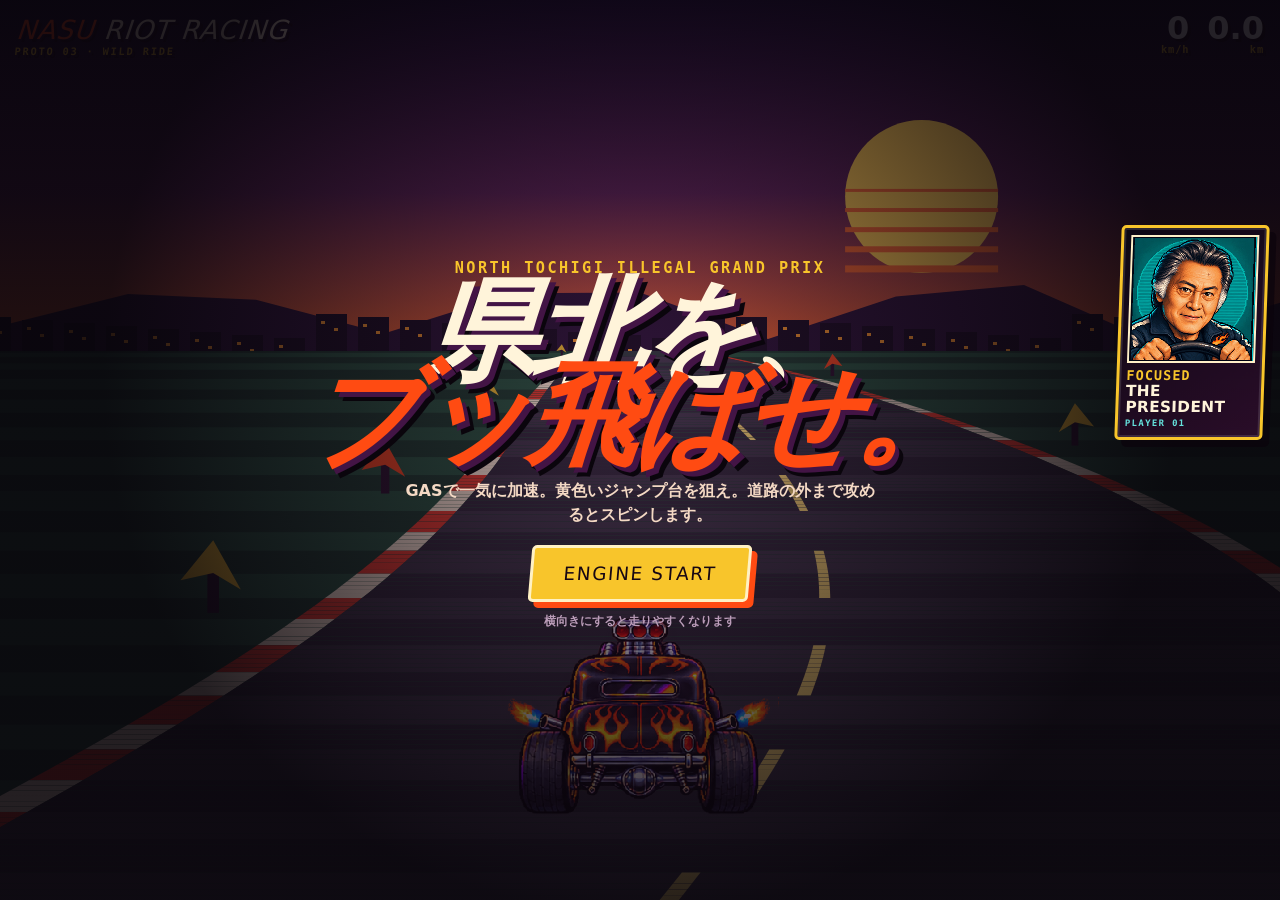
==== index.html @ d81605a7 "Add files via upload" ====
<!doctype html>
<html lang="ja">
<head>
  <meta charset="utf-8" />
  <meta name="viewport" content="width=device-width,initial-scale=1,maximum-scale=1,user-scalable=no,viewport-fit=cover" />
  <meta name="theme-color" content="#110816" />
  <meta name="apple-mobile-web-app-capable" content="yes" />
  <meta name="apple-mobile-web-app-status-bar-style" content="black-translucent" />
  <meta name="apple-mobile-web-app-title" content="NASU RIOT" />
  <meta name="description" content="栃木県北をホットロッドで爆走するスマホ向け疑似3Dレース試作" />
  <title>NASU RIOT RACING — Prototype</title>
  <link rel="manifest" href="./manifest.webmanifest" />
  <link rel="apple-touch-icon" href="./assets/icons/icon-192.png" />
  <link rel="stylesheet" href="./style.css" />
</head>
<body>
  <main id="game-shell">
    <canvas id="game" aria-label="NASU RIOT RACING ゲーム画面"></canvas>

    <header class="hud" aria-live="polite">
      <div class="brand"><span>NASU</span> RIOT RACING <small>PROTO 03 · WILD RIDE</small></div>
      <div class="meters">
        <div><strong id="speed">0</strong><span>km/h</span></div>
        <div><strong id="distance">0.0</strong><span>km</span></div>
      </div>
    </header>

    <aside id="driver-card" class="driver-card mood-neutral" aria-live="polite">
      <div class="portrait-frame">
        <img id="driver-face" src="./assets/driver/president-neutral-v2.png" alt="ドライバーの表情" />
        <span class="portrait-flash" aria-hidden="true"></span>
      </div>
      <p id="driver-mood">FOCUSED</p>
      <strong>THE PRESIDENT</strong>
      <small>PLAYER 01</small>
    </aside>

    <section id="start" class="start-panel">
      <p class="eyebrow">NORTH TOCHIGI ILLEGAL GRAND PRIX</p>
      <h1>県北を、<br><em>ブッ飛ばせ。</em></h1>
      <p class="brief">GASで一気に加速。黄色いジャンプ台を狙え。道路の外まで攻めるとスピンします。</p>
      <button id="start-button" type="button">ENGINE START</button>
      <p class="rotate-note">横向きにすると走りやすくなります</p>
    </section>

    <section class="controls" aria-label="運転操作">
      <div class="steering">
        <button id="left" class="control steer" type="button" aria-label="左へ曲がる">◀</button>
        <button id="right" class="control steer" type="button" aria-label="右へ曲がる">▶</button>
      </div>
      <div class="pedals">
        <button id="brake" class="control brake" type="button">BRAKE</button>
        <button id="gas" class="control gas" type="button">GAS</button>
      </div>
    </section>

    <div id="toast" class="toast">ROAD SIDE! SPEED DOWN</div>
  </main>
  <script src="./game.js"></script>
</body>
</html>
---- style.css ----
:root {
  color-scheme: dark;
  font-family: Impact, Haettenschweiler, "Arial Narrow Bold", system-ui, sans-serif;
  background: #110816;
  touch-action: none;
}

* { box-sizing: border-box; }
html, body { width: 100%; height: 100%; margin: 0; overflow: hidden; background: #110816; }
body { overscroll-behavior: none; user-select: none; -webkit-user-select: none; }
button { font: inherit; }

#game-shell { position: fixed; inset: 0; overflow: hidden; background: #09050c; }
#game { display: block; width: 100%; height: 100%; image-rendering: pixelated; }

.hud {
  position: absolute; inset: 0 0 auto; display: flex; justify-content: space-between; align-items: flex-start;
  padding: max(14px, env(safe-area-inset-top)) max(16px, env(safe-area-inset-right)) 0 max(16px, env(safe-area-inset-left));
  pointer-events: none; filter: drop-shadow(3px 3px 0 #170713);
}
.brand { color: #fff4da; font-style: italic; letter-spacing: .04em; font-size: clamp(1rem, 3.2vw, 1.65rem); transform: skew(-5deg); }
.brand span { color: #ff4b12; }
.brand small { display: block; color: #f8c52b; font: 700 .64rem/1.2 ui-monospace, monospace; letter-spacing: .18em; }
.meters { display: flex; gap: 18px; text-align: right; }
.meters div { display: grid; }
.meters strong { color: #fff; font-size: clamp(1.2rem, 5vw, 2rem); line-height: .9; }
.meters span { color: #f8c52b; font: 800 .65rem/1.3 ui-monospace, monospace; letter-spacing: .08em; }

.driver-card {
  position: absolute; z-index: 4; right: max(14px, env(safe-area-inset-right)); top: 25%;
  width: clamp(92px, 14vw, 148px); padding: 7px 7px 9px; overflow: hidden;
  border: 3px solid #f8c52b; border-radius: 5px; color: #fff4da;
  background: linear-gradient(145deg, rgba(12,7,19,.96), rgba(45,13,43,.9));
  box-shadow: 7px 7px 0 rgba(10,3,12,.7), inset 0 0 0 2px rgba(255,255,255,.12);
  transform: skew(-2deg); transition: border-color .12s, filter .12s, transform .12s;
  pointer-events: auto; cursor: pointer;
}
.portrait-frame { position: relative; aspect-ratio: 1; overflow: hidden; border: 2px solid #fff0c8; background: #007f7e; }
.portrait-frame img { display: block; width: 100%; height: 100%; object-fit: cover; image-rendering: pixelated; }
.portrait-flash { position: absolute; inset: 0; background: #fff; opacity: 0; pointer-events: none; }
.driver-card p { margin: 6px 0 2px; color: #f8c52b; font: 900 clamp(.66rem, 1.6vw, .84rem)/1 ui-monospace, monospace; letter-spacing: .08em; }
.driver-card strong { display: block; font-size: clamp(.72rem, 1.75vw, .96rem); line-height: 1; letter-spacing: .02em; }
.driver-card small { display: block; margin-top: 4px; color: #65e2dc; font: 800 .56rem/1 ui-monospace, monospace; letter-spacing: .15em; }
.driver-card.mood-happy { border-color: #64f0a5; filter: saturate(1.18) brightness(1.07); transform: skew(-2deg) scale(1.04) rotate(-1deg); }
.driver-card.mood-happy p { color: #64f0a5; }
.driver-card.mood-angry { border-color: #ff4b12; filter: saturate(1.3) contrast(1.08); animation: portrait-hit .13s 3; }
.driver-card.mood-angry p { color: #ff6a2e; }
.driver-card.mood-angry .portrait-flash { animation: portrait-flash .22s 1; }
@keyframes portrait-hit { 0%,100% { transform: translateX(0) skew(-2deg); } 50% { transform: translateX(-5px) skew(-2deg); } }
@keyframes portrait-flash { 0% { opacity: .65; } 100% { opacity: 0; } }

.start-panel {
  position: absolute; inset: 0; display: flex; flex-direction: column; align-items: center; justify-content: center;
  padding: 28px; text-align: center; background: radial-gradient(circle at 50% 42%, rgba(71,20,76,.25), rgba(9,5,12,.89) 65%);
  transition: opacity .25s ease, visibility .25s ease;
}
.start-panel.hidden { opacity: 0; visibility: hidden; pointer-events: none; }
.eyebrow { margin: 0 0 10px; color: #f8c52b; font: 800 clamp(.68rem, 2.5vw, .95rem)/1.3 ui-monospace, monospace; letter-spacing: .16em; }
h1 { margin: 0; color: #fff4da; font-size: clamp(3.25rem, 13vw, 7rem); line-height: .75; letter-spacing: -.04em; font-style: italic; text-shadow: 5px 5px 0 #431445, 9px 9px 0 #0a050c; transform: skew(-5deg); }
h1 em { color: #ff4b12; font-style: inherit; }
.brief { max-width: 480px; margin: 22px 0 18px; color: #f4d9c4; font: 700 clamp(.82rem, 2.8vw, 1rem)/1.5 system-ui, sans-serif; }
#start-button { min-width: 220px; padding: 15px 28px; border: 3px solid #fff1c4; border-radius: 5px; color: #160613; background: #f8c52b; box-shadow: 6px 6px 0 #ff4b12; letter-spacing: .09em; font-size: 1.15rem; transform: skew(-5deg); }
#start-button:active { transform: translate(4px,4px) skew(-5deg); box-shadow: 2px 2px 0 #ff4b12; }
.rotate-note { color: #bb9db9; font: 700 .72rem/1.4 system-ui, sans-serif; }

.controls { position: absolute; inset: auto 0 0; display: flex; justify-content: space-between; align-items: flex-end; padding: 0 max(14px, env(safe-area-inset-right)) max(14px, env(safe-area-inset-bottom)) max(14px, env(safe-area-inset-left)); pointer-events: none; }
#game-shell:not(.running) .controls { opacity: 0; visibility: hidden; }
.steering, .pedals { display: flex; gap: 10px; align-items: flex-end; }
.control { pointer-events: auto; border: 2px solid rgba(255,255,255,.62); color: #fff; background: rgba(14,6,19,.68); backdrop-filter: blur(7px); -webkit-backdrop-filter: blur(7px); box-shadow: inset 0 0 0 2px rgba(0,0,0,.42), 0 5px 0 rgba(0,0,0,.45); }
.control.active, .control:active { transform: translateY(4px); box-shadow: inset 0 0 0 2px rgba(0,0,0,.42), 0 1px 0 rgba(0,0,0,.45); filter: brightness(1.35); }
.steer { width: clamp(60px, 16vw, 90px); height: clamp(60px, 16vw, 90px); border-radius: 50%; font-size: 1.6rem; }
.pedals .control { width: clamp(68px, 18vw, 98px); height: clamp(74px, 20vw, 108px); border-radius: 12px; font-size: clamp(.8rem, 3vw, 1rem); letter-spacing: .05em; }
.gas { background: rgba(208,49,10,.75); border-color: #ff9b43; }
.brake { height: clamp(58px, 15vw, 78px) !important; background: rgba(49,33,53,.75); }
.toast { position: absolute; left: 50%; top: 26%; transform: translate(-50%,-50%) rotate(-2deg); padding: 8px 13px; border: 2px solid #ffdc42; color: #ffdc42; background: rgba(20,4,18,.82); font-size: clamp(.85rem, 3.5vw, 1.25rem); letter-spacing: .08em; opacity: 0; transition: opacity .12s; pointer-events: none; }
.toast.show { opacity: 1; }

@media (max-height: 460px) {
  .controls { padding-bottom: 8px; }
  .steer { width: 64px; height: 64px; }
  .pedals .control { width: 76px; height: 72px; }
  .brake { height: 55px !important; }
  .brief { margin: 12px 0; }
  .rotate-note { display: none; }
  h1 { font-size: clamp(2.5rem, 11vw, 4.5rem); }
  .driver-card { top: 21%; width: 86px; padding: 5px; }
}

@media (orientation: portrait) {
  .driver-card { top: 18%; width: 92px; }
}
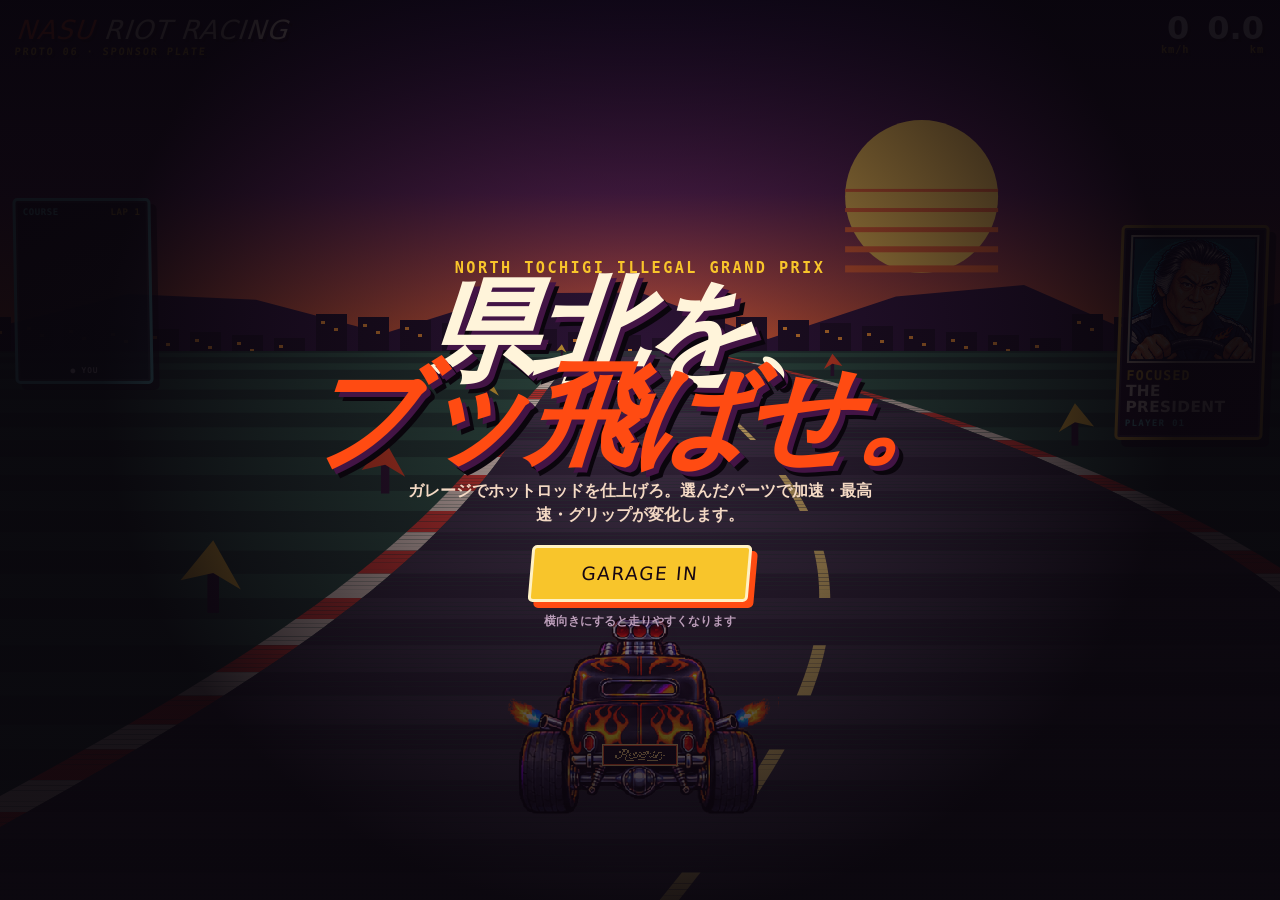
==== commit a60388a5: "Add files via upload" ====
--- a/index.html
+++ b/index.html
@@ -18,7 +18,7 @@
     <canvas id="game" aria-label="NASU RIOT RACING ゲーム画面"></canvas>
 
     <header class="hud" aria-live="polite">
-      <div class="brand"><span>NASU</span> RIOT RACING <small>PROTO 03 · WILD RIDE</small></div>
+      <div class="brand"><span>NASU</span> RIOT RACING <small>PROTO 06 · SPONSOR PLATE</small></div>
       <div class="meters">
         <div><strong id="speed">0</strong><span>km/h</span></div>
         <div><strong id="distance">0.0</strong><span>km</span></div>
@@ -27,7 +27,7 @@
 
     <aside id="driver-card" class="driver-card mood-neutral" aria-live="polite">
       <div class="portrait-frame">
-        <img id="driver-face" src="./assets/driver/president-neutral-v2.png" alt="ドライバーの表情" />
+        <img id="driver-face" src="./assets/driver/president-neutral-v3.png" alt="ドライバーの表情" />
         <span class="portrait-flash" aria-hidden="true"></span>
       </div>
       <p id="driver-mood">FOCUSED</p>
@@ -35,12 +35,72 @@
       <small>PLAYER 01</small>
     </aside>
 
+    <aside id="course-map" class="course-map" aria-label="コースマップと現在位置">
+      <div class="map-title"><span>COURSE</span><strong id="lap-count">LAP 1</strong></div>
+      <canvas id="map-canvas" width="180" height="220"></canvas>
+      <small>● YOU</small>
+    </aside>
+
     <section id="start" class="start-panel">
-      <p class="eyebrow">NORTH TOCHIGI ILLEGAL GRAND PRIX</p>
-      <h1>県北を、<br><em>ブッ飛ばせ。</em></h1>
-      <p class="brief">GASで一気に加速。黄色いジャンプ台を狙え。道路の外まで攻めるとスピンします。</p>
-      <button id="start-button" type="button">ENGINE START</button>
-      <p class="rotate-note">横向きにすると走りやすくなります</p>
+      <div id="intro-view" class="intro-view">
+        <p class="eyebrow">NORTH TOCHIGI ILLEGAL GRAND PRIX</p>
+        <h1>県北を、<br><em>ブッ飛ばせ。</em></h1>
+        <p class="brief">ガレージでホットロッドを仕上げろ。選んだパーツで加速・最高速・グリップが変化します。</p>
+        <button id="garage-button" class="menu-main-button" type="button">GARAGE IN</button>
+        <p class="rotate-note">横向きにすると走りやすくなります</p>
+      </div>
+
+      <div id="garage-view" class="garage-view" aria-label="車両セッティング">
+        <div class="garage-head">
+          <div><p class="eyebrow">REVERTH HOT ROD WORKS</p><h2>RACE SETUP</h2></div>
+          <p>部品をタップしてマシン特性を決めろ</p>
+        </div>
+        <div class="garage-layout">
+          <div class="garage-machine">
+            <img class="garage-car-preview" src="./assets/car-v2/steer-center.png" alt="セッティング中のホットロッド" />
+            <div class="garage-sponsor"><small>OFFICIAL SPONSOR</small><img src="./assets/sponsor/reverth-plate-pixel.png" alt="Reverth Creative" /></div>
+            <div id="setup-name">STREET BRAWLER</div>
+            <div class="stat-list" aria-label="車両性能">
+              <label>TOP SPEED <span><i id="stat-speed"></i></span></label>
+              <label>ACCEL <span><i id="stat-accel"></i></span></label>
+              <label>GRIP <span><i id="stat-grip"></i></span></label>
+              <label>DIRT <span><i id="stat-dirt"></i></span></label>
+              <label>JUMP <span><i id="stat-jump"></i></span></label>
+            </div>
+          </div>
+          <div class="setup-list">
+            <fieldset class="setup-group" data-group="tire"><legend>TIRE</legend>
+              <button type="button" data-choice="street" class="selected"><strong>STREET RADIAL</strong><small>素直なグリップ</small></button>
+              <button type="button" data-choice="slick"><strong>DRAG SLICK</strong><small>加速特化</small></button>
+              <button type="button" data-choice="allterrain"><strong>ALL TERRAIN</strong><small>悪路に強い</small></button>
+            </fieldset>
+            <fieldset class="setup-group" data-group="engine"><legend>ENGINE</legend>
+              <button type="button" data-choice="smallblock" class="selected"><strong>SMALL BLOCK V8</strong><small>扱いやすい</small></button>
+              <button type="button" data-choice="blower"><strong>ROOTS BLOWER</strong><small>強烈な加速</small></button>
+              <button type="button" data-choice="bigblock"><strong>BIG BLOCK V8</strong><small>最高速重視</small></button>
+            </fieldset>
+            <fieldset class="setup-group" data-group="gear"><legend>FINAL GEAR</legend>
+              <button type="button" data-choice="short"><strong>4.56 SHORT</strong><small>立ち上がり型</small></button>
+              <button type="button" data-choice="balanced" class="selected"><strong>3.73 STREET</strong><small>バランス型</small></button>
+              <button type="button" data-choice="long"><strong>3.08 LONG</strong><small>伸び重視</small></button>
+            </fieldset>
+            <fieldset class="setup-group" data-group="suspension"><legend>SUSPENSION</legend>
+              <button type="button" data-choice="slammed"><strong>SLAMMED</strong><small>舗装路グリップ</small></button>
+              <button type="button" data-choice="street" class="selected"><strong>STREET COIL</strong><small>標準車高</small></button>
+              <button type="button" data-choice="baja"><strong>BAJA LIFT</strong><small>ジャンプ安定</small></button>
+            </fieldset>
+            <fieldset class="setup-group" data-group="diff"><legend>DIFFERENTIAL</legend>
+              <button type="button" data-choice="open"><strong>OPEN DIFF</strong><small>マイルド</small></button>
+              <button type="button" data-choice="lsd" class="selected"><strong>1.5 WAY LSD</strong><small>旋回バランス</small></button>
+              <button type="button" data-choice="spool"><strong>LOCKED SPOOL</strong><small>直線番長</small></button>
+            </fieldset>
+          </div>
+        </div>
+        <div class="garage-actions">
+          <button id="garage-back" type="button">← TITLE</button>
+          <button id="start-button" class="menu-main-button" type="button">RACE START</button>
+        </div>
+      </div>
     </section>
 
     <section class="controls" aria-label="運転操作">
@@ -50,6 +110,7 @@
       </div>
       <div class="pedals">
         <button id="brake" class="control brake" type="button">BRAKE</button>
+        <button id="jump" class="control jump" type="button">JUMP</button>
         <button id="gas" class="control gas" type="button">GAS</button>
       </div>
     </section>
--- a/style.css
+++ b/style.css
@@ -41,27 +41,74 @@
 .driver-card p { margin: 6px 0 2px; color: #f8c52b; font: 900 clamp(.66rem, 1.6vw, .84rem)/1 ui-monospace, monospace; letter-spacing: .08em; }
 .driver-card strong { display: block; font-size: clamp(.72rem, 1.75vw, .96rem); line-height: 1; letter-spacing: .02em; }
 .driver-card small { display: block; margin-top: 4px; color: #65e2dc; font: 800 .56rem/1 ui-monospace, monospace; letter-spacing: .15em; }
-.driver-card.mood-happy { border-color: #64f0a5; filter: saturate(1.18) brightness(1.07); transform: skew(-2deg) scale(1.04) rotate(-1deg); }
+.driver-card.mood-happy { border-color: #64f0a5; filter: saturate(1.35) brightness(1.12); animation: portrait-win .19s 3; transform: skew(-2deg) scale(1.08) rotate(-3deg); }
 .driver-card.mood-happy p { color: #64f0a5; }
-.driver-card.mood-angry { border-color: #ff4b12; filter: saturate(1.3) contrast(1.08); animation: portrait-hit .13s 3; }
+.driver-card.mood-angry { border-color: #ff4b12; filter: saturate(1.5) contrast(1.16); animation: portrait-hit .08s 7; }
 .driver-card.mood-angry p { color: #ff6a2e; }
 .driver-card.mood-angry .portrait-flash { animation: portrait-flash .22s 1; }
-@keyframes portrait-hit { 0%,100% { transform: translateX(0) skew(-2deg); } 50% { transform: translateX(-5px) skew(-2deg); } }
+@keyframes portrait-win { 0%,100% { transform: skew(-2deg) scale(1.08) rotate(-3deg); } 50% { transform: translateY(-7px) skew(-2deg) scale(1.11) rotate(2deg); } }
+@keyframes portrait-hit { 0%,100% { transform: translate(0,0) skew(-2deg) scale(1.06); } 35% { transform: translate(-8px,3px) skew(-5deg) scale(1.09); } 70% { transform: translate(7px,-2px) skew(2deg) scale(1.09); } }
 @keyframes portrait-flash { 0% { opacity: .65; } 100% { opacity: 0; } }
 
+.course-map {
+  position: absolute; z-index: 3; left: max(14px, env(safe-area-inset-left)); top: 22%;
+  width: clamp(96px, 13vw, 138px); padding: 7px 7px 6px; pointer-events: none;
+  border: 3px solid #65e2dc; border-radius: 5px; color: #fff4da;
+  background: linear-gradient(145deg, rgba(10,6,18,.91), rgba(18,46,49,.82));
+  box-shadow: 6px 6px 0 rgba(10,3,12,.62), inset 0 0 0 2px rgba(255,255,255,.1);
+  transform: skew(1deg);
+}
+.map-title { display: flex; justify-content: space-between; align-items: baseline; gap: 5px; font: 900 .57rem/1 ui-monospace, monospace; letter-spacing: .06em; }
+.map-title span { color: #65e2dc; }
+.map-title strong { color: #f8c52b; white-space: nowrap; }
+#map-canvas { display: block; width: 100%; height: auto; margin: 4px 0 2px; image-rendering: pixelated; }
+.course-map small { display: block; color: #fff; text-align: center; font: 800 .5rem/1 ui-monospace, monospace; letter-spacing: .1em; }
+
 .start-panel {
-  position: absolute; inset: 0; display: flex; flex-direction: column; align-items: center; justify-content: center;
-  padding: 28px; text-align: center; background: radial-gradient(circle at 50% 42%, rgba(71,20,76,.25), rgba(9,5,12,.89) 65%);
+  position: absolute; z-index: 10; inset: 0; display: flex; flex-direction: column; align-items: center; justify-content: center;
+  padding: 22px; text-align: center; background: radial-gradient(circle at 50% 42%, rgba(71,20,76,.25), rgba(9,5,12,.94) 65%);
   transition: opacity .25s ease, visibility .25s ease;
 }
 .start-panel.hidden { opacity: 0; visibility: hidden; pointer-events: none; }
+.intro-view { display: flex; flex-direction: column; align-items: center; justify-content: center; }
+.start-panel.garage-open .intro-view { display: none; }
 .eyebrow { margin: 0 0 10px; color: #f8c52b; font: 800 clamp(.68rem, 2.5vw, .95rem)/1.3 ui-monospace, monospace; letter-spacing: .16em; }
 h1 { margin: 0; color: #fff4da; font-size: clamp(3.25rem, 13vw, 7rem); line-height: .75; letter-spacing: -.04em; font-style: italic; text-shadow: 5px 5px 0 #431445, 9px 9px 0 #0a050c; transform: skew(-5deg); }
 h1 em { color: #ff4b12; font-style: inherit; }
 .brief { max-width: 480px; margin: 22px 0 18px; color: #f4d9c4; font: 700 clamp(.82rem, 2.8vw, 1rem)/1.5 system-ui, sans-serif; }
-#start-button { min-width: 220px; padding: 15px 28px; border: 3px solid #fff1c4; border-radius: 5px; color: #160613; background: #f8c52b; box-shadow: 6px 6px 0 #ff4b12; letter-spacing: .09em; font-size: 1.15rem; transform: skew(-5deg); }
-#start-button:active { transform: translate(4px,4px) skew(-5deg); box-shadow: 2px 2px 0 #ff4b12; }
+.menu-main-button { min-width: 220px; padding: 15px 28px; border: 3px solid #fff1c4; border-radius: 5px; color: #160613; background: #f8c52b; box-shadow: 6px 6px 0 #ff4b12; letter-spacing: .09em; font-size: 1.15rem; transform: skew(-5deg); }
+.menu-main-button:active { transform: translate(4px,4px) skew(-5deg); box-shadow: 2px 2px 0 #ff4b12; }
 .rotate-note { color: #bb9db9; font: 700 .72rem/1.4 system-ui, sans-serif; }
+
+.garage-view { display: none; width: min(1100px, 100%); height: 100%; max-height: 680px; text-align: left; min-height: 0; }
+.start-panel.garage-open .garage-view { display: flex; flex-direction: column; }
+.garage-head { display: flex; justify-content: space-between; align-items: end; gap: 18px; padding-bottom: 8px; border-bottom: 3px solid #ff4b12; }
+.garage-head .eyebrow { margin: 0 0 2px; }
+.garage-head h2 { margin: 0; color: #fff4da; font-size: clamp(1.7rem, 5vw, 3.1rem); line-height: .85; font-style: italic; letter-spacing: -.02em; transform: skew(-4deg); }
+.garage-head > p { margin: 0; color: #dcbfd8; font: 700 .75rem/1.3 system-ui, sans-serif; }
+.garage-layout { display: grid; grid-template-columns: minmax(150px,.62fr) minmax(0,1.7fr); gap: 14px; flex: 1; min-height: 0; padding: 10px 0; }
+.garage-machine { position: relative; min-height: 0; overflow: hidden; border: 3px solid #65e2dc; background: radial-gradient(circle at 50% 48%, #235d60 0 28%, #0c151d 70%); box-shadow: inset 0 0 0 2px rgba(255,255,255,.08); }
+.garage-machine::before { content: "DYNO BAY 01"; position: absolute; left: 9px; top: 8px; color: #65e2dc; font: 800 .58rem/1 ui-monospace,monospace; letter-spacing: .12em; }
+.garage-car-preview { display: block; width: min(86%, 310px); aspect-ratio: 1; object-fit: contain; margin: -3% auto -12%; image-rendering: pixelated; filter: drop-shadow(0 12px 8px rgba(0,0,0,.55)); }
+.garage-sponsor { position: absolute; right: 7px; top: 7px; display: grid; justify-items: end; gap: 3px; }
+.garage-sponsor small { color: #f8c52b; font: 800 .48rem/1 ui-monospace,monospace; letter-spacing: .08em; }
+.garage-sponsor img { display: block; width: clamp(70px,9vw,104px); height: auto; image-rendering: pixelated; filter: drop-shadow(2px 2px 0 #000); }
+#setup-name { margin: 0 10px 8px; padding: 6px; color: #160613; background: #f8c52b; text-align: center; font-size: clamp(.78rem,2vw,1rem); letter-spacing: .07em; transform: skew(-3deg); }
+.stat-list { display: grid; gap: 4px; padding: 0 10px 10px; }
+.stat-list label { display: grid; grid-template-columns: 70px 1fr; align-items: center; gap: 6px; color: #fff4da; font: 800 .58rem/1 ui-monospace,monospace; letter-spacing: .04em; }
+.stat-list span { display: block; height: 8px; border: 1px solid #806b7f; background: #190c1c; }
+.stat-list i { display: block; width: 50%; height: 100%; background: linear-gradient(90deg,#ff4b12,#f8c52b); transition: width .15s ease; }
+.setup-list { min-height: 0; overflow: auto; display: grid; align-content: start; gap: 6px; padding-right: 3px; scrollbar-color: #ff4b12 #180b1b; }
+.setup-group { min-width: 0; margin: 0; padding: 6px; display: grid; grid-template-columns: repeat(3,minmax(0,1fr)); gap: 6px; border: 2px solid #62445f; background: rgba(28,12,31,.88); }
+.setup-group legend { padding: 0 7px; color: #65e2dc; font: 900 .65rem/1 ui-monospace,monospace; letter-spacing: .13em; }
+.setup-group button { min-width: 0; padding: 7px 5px; border: 2px solid #6d5b70; color: #e8d7e6; background: #241426; cursor: pointer; transform: skew(-2deg); }
+.setup-group button strong, .setup-group button small { display: block; overflow: hidden; text-overflow: ellipsis; white-space: nowrap; }
+.setup-group button strong { font-size: clamp(.58rem,1.25vw,.78rem); letter-spacing: .02em; }
+.setup-group button small { margin-top: 3px; color: #a890a7; font: 700 .55rem/1 system-ui,sans-serif; }
+.setup-group button.selected { border-color: #f8c52b; color: #170b13; background: #f8c52b; box-shadow: 3px 3px 0 #ff4b12; }
+.setup-group button.selected small { color: #622410; }
+.garage-actions { display: flex; justify-content: space-between; align-items: center; gap: 12px; padding-top: 5px; }
+#garage-back { padding: 10px 16px; border: 2px solid #947f92; color: #fff4da; background: #251426; letter-spacing: .08em; }
 
 .controls { position: absolute; inset: auto 0 0; display: flex; justify-content: space-between; align-items: flex-end; padding: 0 max(14px, env(safe-area-inset-right)) max(14px, env(safe-area-inset-bottom)) max(14px, env(safe-area-inset-left)); pointer-events: none; }
 #game-shell:not(.running) .controls { opacity: 0; visibility: hidden; }
@@ -72,6 +119,10 @@
 .pedals .control { width: clamp(68px, 18vw, 98px); height: clamp(74px, 20vw, 108px); border-radius: 12px; font-size: clamp(.8rem, 3vw, 1rem); letter-spacing: .05em; }
 .gas { background: rgba(208,49,10,.75); border-color: #ff9b43; }
 .brake { height: clamp(58px, 15vw, 78px) !important; background: rgba(49,33,53,.75); }
+.jump { height: clamp(64px, 17vw, 88px) !important; background: rgba(220,153,8,.82); border-color: #ffe66a; color: #170b13; transform: translateY(-12px) rotate(-3deg); }
+.jump.active, .jump:active { transform: translateY(-8px) rotate(-3deg); }
+.jump.ready { animation: jump-ready .7s steps(2,end) infinite; }
+@keyframes jump-ready { 50% { filter: brightness(1.45); box-shadow: 0 0 0 4px rgba(255,230,106,.25), 0 5px 0 rgba(0,0,0,.45); } }
 .toast { position: absolute; left: 50%; top: 26%; transform: translate(-50%,-50%) rotate(-2deg); padding: 8px 13px; border: 2px solid #ffdc42; color: #ffdc42; background: rgba(20,4,18,.82); font-size: clamp(.85rem, 3.5vw, 1.25rem); letter-spacing: .08em; opacity: 0; transition: opacity .12s; pointer-events: none; }
 .toast.show { opacity: 1; }
 
@@ -80,12 +131,30 @@
   .steer { width: 64px; height: 64px; }
   .pedals .control { width: 76px; height: 72px; }
   .brake { height: 55px !important; }
+  .jump { width: 66px !important; height: 62px !important; transform: translateY(-7px) rotate(-3deg); }
   .brief { margin: 12px 0; }
   .rotate-note { display: none; }
   h1 { font-size: clamp(2.5rem, 11vw, 4.5rem); }
+  .start-panel { padding: 10px 16px; }
+  .garage-head { padding-bottom: 5px; }
+  .garage-layout { padding: 6px 0; }
+  .garage-car-preview { width: min(74%, 230px); margin-top: -8%; margin-bottom: -14%; }
+  .setup-group { padding: 4px; gap: 4px; }
+  .setup-group button { padding: 4px 3px; }
+  .garage-actions .menu-main-button { min-width: 180px; padding: 9px 20px; }
   .driver-card { top: 21%; width: 86px; padding: 5px; }
+  .course-map { top: 18%; width: 82px; padding: 4px; }
 }
 
 @media (orientation: portrait) {
   .driver-card { top: 18%; width: 92px; }
+  .course-map { top: 18%; width: 88px; }
+  .start-panel { justify-content: flex-start; overflow-y: auto; }
+  .intro-view { min-height: 100%; }
+  .garage-view { height: auto; max-height: none; }
+  .garage-head { align-items: start; }
+  .garage-layout { grid-template-columns: 1fr; overflow: visible; }
+  .garage-machine { min-height: 330px; }
+  .setup-list { overflow: visible; }
+  .garage-actions { padding-bottom: max(12px, env(safe-area-inset-bottom)); }
 }
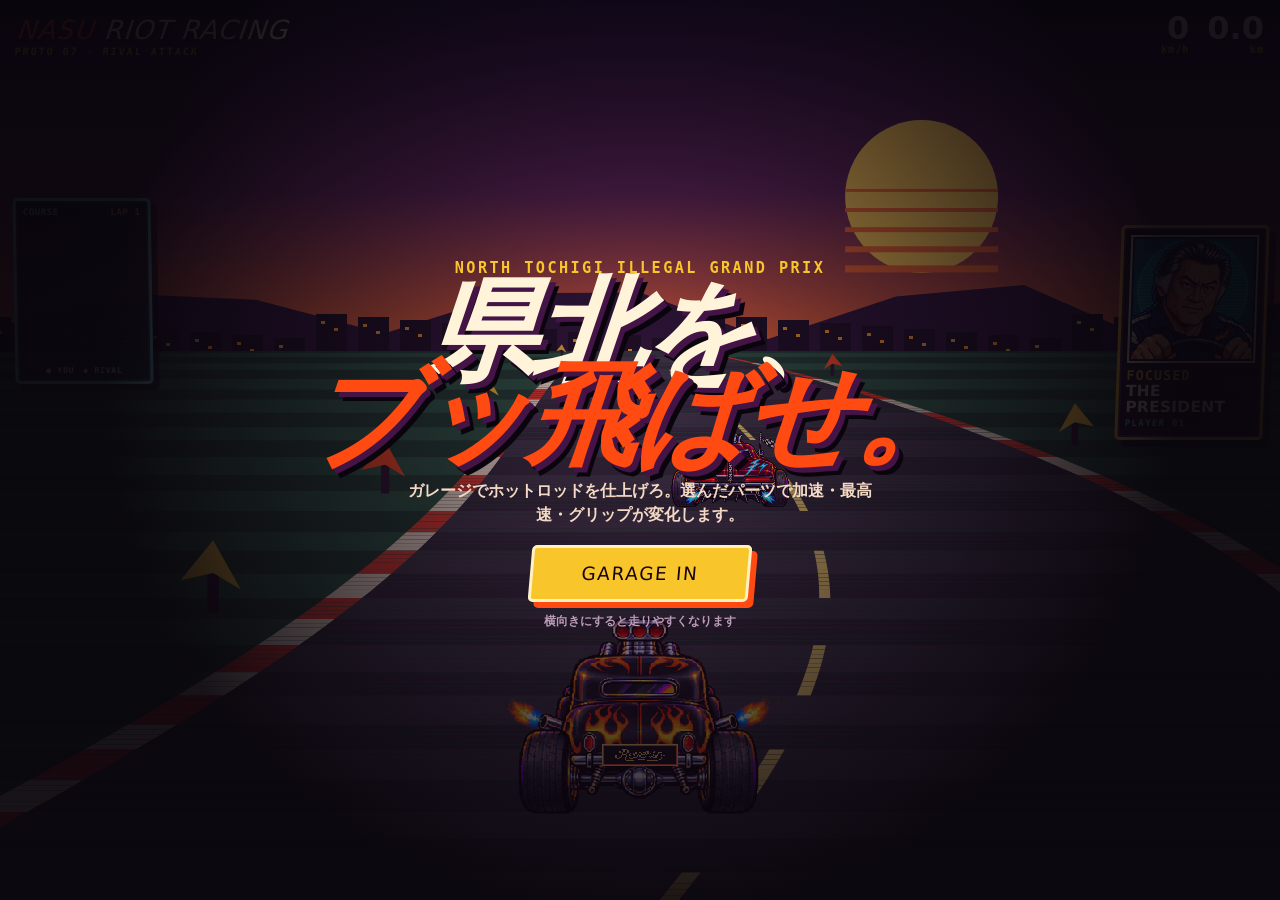
==== commit 7202a38d: "Add files via upload" ====
--- a/index.html
+++ b/index.html
@@ -18,7 +18,7 @@
     <canvas id="game" aria-label="NASU RIOT RACING ゲーム画面"></canvas>
 
     <header class="hud" aria-live="polite">
-      <div class="brand"><span>NASU</span> RIOT RACING <small>PROTO 06 · SPONSOR PLATE</small></div>
+      <div class="brand"><span>NASU</span> RIOT RACING <small>PROTO 07 · RIVAL ATTACK</small></div>
       <div class="meters">
         <div><strong id="speed">0</strong><span>km/h</span></div>
         <div><strong id="distance">0.0</strong><span>km</span></div>
@@ -35,10 +35,20 @@
       <small>PLAYER 01</small>
     </aside>
 
+    <aside id="rival-card" class="driver-card rival-card mood-neutral" aria-live="polite">
+      <div class="portrait-frame rival-frame">
+        <img id="rival-face" src="./assets/rival/speed-rival-neutral.png" alt="ライバルの表情" />
+        <span class="portrait-flash" aria-hidden="true"></span>
+      </div>
+      <p id="rival-mood">ICE COLD</p>
+      <strong>THE SPEEDSTER</strong>
+      <small>RIVAL 01 · SPEED</small>
+    </aside>
+
     <aside id="course-map" class="course-map" aria-label="コースマップと現在位置">
       <div class="map-title"><span>COURSE</span><strong id="lap-count">LAP 1</strong></div>
       <canvas id="map-canvas" width="180" height="220"></canvas>
-      <small>● YOU</small>
+      <small>● YOU　◆ RIVAL</small>
     </aside>
 
     <section id="start" class="start-panel">
--- a/style.css
+++ b/style.css
@@ -49,6 +49,19 @@
 @keyframes portrait-win { 0%,100% { transform: skew(-2deg) scale(1.08) rotate(-3deg); } 50% { transform: translateY(-7px) skew(-2deg) scale(1.11) rotate(2deg); } }
 @keyframes portrait-hit { 0%,100% { transform: translate(0,0) skew(-2deg) scale(1.06); } 35% { transform: translate(-8px,3px) skew(-5deg) scale(1.09); } 70% { transform: translate(7px,-2px) skew(2deg) scale(1.09); } }
 @keyframes portrait-flash { 0% { opacity: .65; } 100% { opacity: 0; } }
+
+.rival-card {
+  right: calc(max(14px, env(safe-area-inset-right)) + clamp(102px, 15vw, 160px));
+  width: clamp(78px, 11vw, 116px); border-color: #ff3ec8;
+  background: linear-gradient(145deg, rgba(21,6,34,.96), rgba(88,8,74,.9));
+}
+.rival-card .rival-frame { background: #6a087e; border-color: #ff9de7; }
+.rival-card p { color: #ff6ed9; }
+.rival-card small { color: #73f4ff; }
+.rival-card.mood-neutral { transform: skew(2deg); }
+.rival-card.mood-happy { border-color: #73f4ff; }
+.rival-card.mood-angry { border-color: #fff225; }
+#game-shell:not(.running) .rival-card { opacity: 0; visibility: hidden; }
 
 .course-map {
   position: absolute; z-index: 3; left: max(14px, env(safe-area-inset-left)); top: 22%;
@@ -143,11 +156,13 @@
   .setup-group button { padding: 4px 3px; }
   .garage-actions .menu-main-button { min-width: 180px; padding: 9px 20px; }
   .driver-card { top: 21%; width: 86px; padding: 5px; }
+  .rival-card { right: 108px; top: 21%; width: 72px; }
   .course-map { top: 18%; width: 82px; padding: 4px; }
 }
 
 @media (orientation: portrait) {
   .driver-card { top: 18%; width: 92px; }
+  .rival-card { right: 116px; top: 18%; width: 76px; }
   .course-map { top: 18%; width: 88px; }
   .start-panel { justify-content: flex-start; overflow-y: auto; }
   .intro-view { min-height: 100%; }
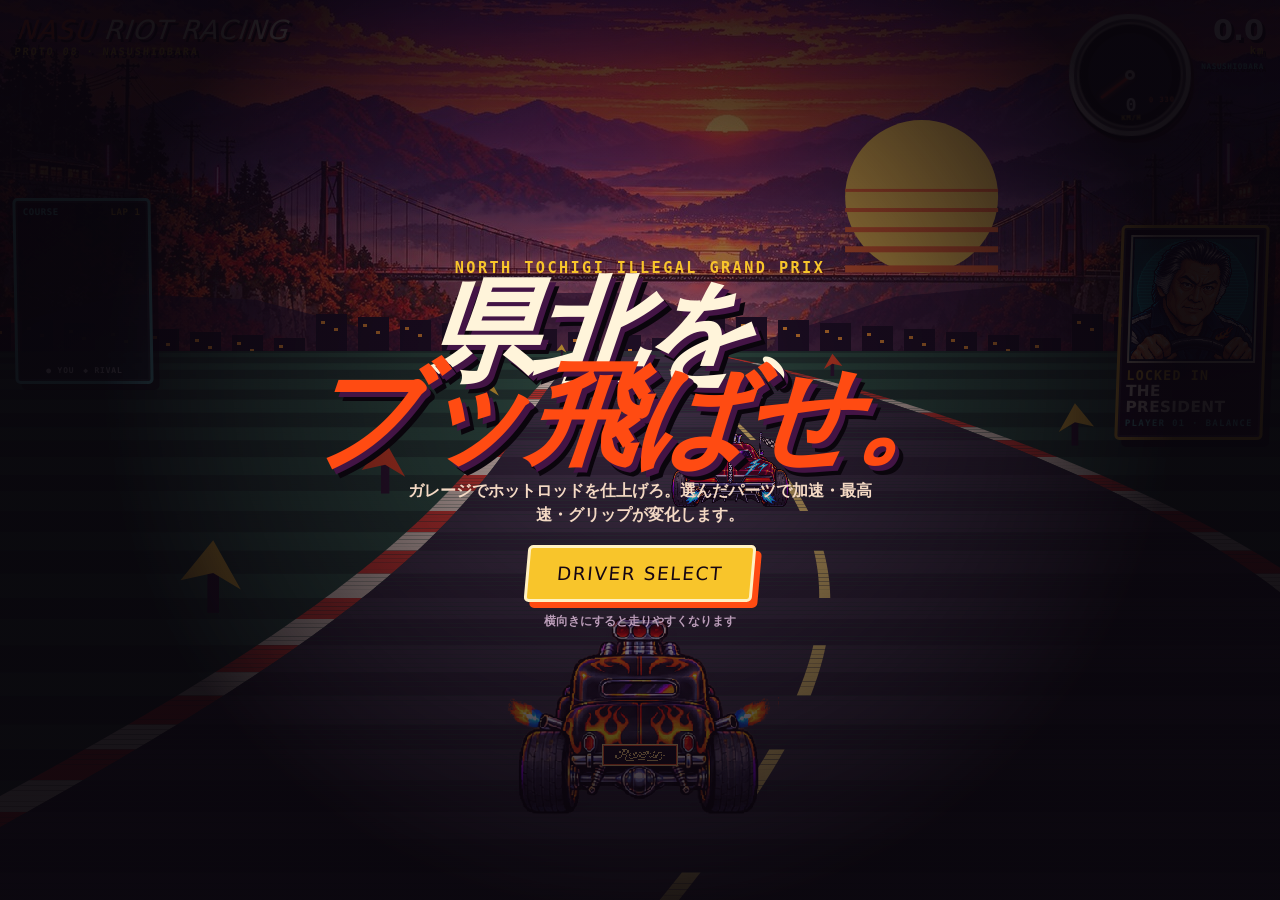
==== commit 3d0099f5: "Add files via upload" ====
--- a/index.html
+++ b/index.html
@@ -18,10 +18,13 @@
     <canvas id="game" aria-label="NASU RIOT RACING ゲーム画面"></canvas>
 
     <header class="hud" aria-live="polite">
-      <div class="brand"><span>NASU</span> RIOT RACING <small>PROTO 07 · RIVAL ATTACK</small></div>
+      <div class="brand"><span>NASU</span> RIOT RACING <small>PROTO 08 · NASUSHIOBARA</small></div>
       <div class="meters">
-        <div><strong id="speed">0</strong><span>km/h</span></div>
-        <div><strong id="distance">0.0</strong><span>km</span></div>
+        <div class="speedometer" aria-label="スピードメーター">
+          <span class="speedometer-ticks"></span><i id="speed-needle"></i><b></b>
+          <strong id="speed">0</strong><small>KM/H</small>
+        </div>
+        <div class="distance-meter"><strong id="distance">0.0</strong><span>km</span><small id="zone-name">NASUSHIOBARA</small></div>
       </div>
     </header>
 
@@ -31,18 +34,8 @@
         <span class="portrait-flash" aria-hidden="true"></span>
       </div>
       <p id="driver-mood">FOCUSED</p>
-      <strong>THE PRESIDENT</strong>
-      <small>PLAYER 01</small>
-    </aside>
-
-    <aside id="rival-card" class="driver-card rival-card mood-neutral" aria-live="polite">
-      <div class="portrait-frame rival-frame">
-        <img id="rival-face" src="./assets/rival/speed-rival-neutral.png" alt="ライバルの表情" />
-        <span class="portrait-flash" aria-hidden="true"></span>
-      </div>
-      <p id="rival-mood">ICE COLD</p>
-      <strong>THE SPEEDSTER</strong>
-      <small>RIVAL 01 · SPEED</small>
+      <strong id="driver-name">THE PRESIDENT</strong>
+      <small id="driver-type">PLAYER 01 · BALANCE</small>
     </aside>
 
     <aside id="course-map" class="course-map" aria-label="コースマップと現在位置">
@@ -51,13 +44,40 @@
       <small>● YOU　◆ RIVAL</small>
     </aside>
 
+    <button id="item-slot" class="item-slot empty" type="button" aria-label="入手したアイテムを使う"><small>ITEM</small><strong>?</strong><span>EMPTY</span></button>
+    <div id="reaction-pop" class="reaction-pop" aria-live="assertive"><span>WOW!</span></div>
+    <div id="countdown" class="countdown" aria-live="assertive"></div>
+    <img id="start-girls" class="start-girls" src="./assets/ui/start-flag-women.png" alt="チェッカーフラッグを振る二人のレーススターター" />
+
     <section id="start" class="start-panel">
       <div id="intro-view" class="intro-view">
         <p class="eyebrow">NORTH TOCHIGI ILLEGAL GRAND PRIX</p>
         <h1>県北を、<br><em>ブッ飛ばせ。</em></h1>
         <p class="brief">ガレージでホットロッドを仕上げろ。選んだパーツで加速・最高速・グリップが変化します。</p>
-        <button id="garage-button" class="menu-main-button" type="button">GARAGE IN</button>
+        <button id="garage-button" class="menu-main-button" type="button">DRIVER SELECT</button>
         <p class="rotate-note">横向きにすると走りやすくなります</p>
+      </div>
+
+      <div id="select-view" class="select-view" aria-label="キャラクターと車両の選択">
+        <div class="select-head">
+          <div><p class="eyebrow">CHOOSE YOUR TROUBLEMAKER</p><h2>DRIVER SELECT</h2></div>
+          <img src="./assets/sponsor/reverth-logo.png" alt="Reverth Creative" />
+        </div>
+        <div class="driver-grid">
+          <button class="driver-choice selected" data-driver="president" type="button">
+            <span class="choice-number">01</span>
+            <img class="choice-car" src="./assets/select/hotrod-three-quarter.png" alt="黒とオレンジのホットロッド 前方斜め" />
+            <img class="choice-face" src="./assets/driver/president-neutral-v3.png" alt="プレジデント" />
+            <span class="choice-copy"><strong>THE PRESIDENT</strong><small>BALANCE · BLACK FLAME V8</small></span>
+          </button>
+          <button class="driver-choice" data-driver="speedster" type="button">
+            <span class="choice-number">02</span>
+            <img class="choice-car" src="./assets/select/speed-coupe-three-quarter.png" alt="ワインレッドのスピードクーペ 前方斜め" />
+            <img class="choice-face" src="./assets/rival/speed-rival-neutral-v2.png" alt="スピードスター" />
+            <span class="choice-copy"><strong>THE SPEEDSTER</strong><small>SPEED · LIGHTNING COUPE</small></span>
+          </button>
+        </div>
+        <div class="select-actions"><button id="select-back" type="button">← TITLE</button><button id="select-continue" class="menu-main-button" type="button">SETUP MACHINE</button></div>
       </div>
 
       <div id="garage-view" class="garage-view" aria-label="車両セッティング">
@@ -67,8 +87,8 @@
         </div>
         <div class="garage-layout">
           <div class="garage-machine">
-            <img class="garage-car-preview" src="./assets/car-v2/steer-center.png" alt="セッティング中のホットロッド" />
-            <div class="garage-sponsor"><small>OFFICIAL SPONSOR</small><img src="./assets/sponsor/reverth-plate-pixel.png" alt="Reverth Creative" /></div>
+            <img id="garage-car-preview" class="garage-car-preview" src="./assets/select/hotrod-three-quarter.png" alt="セッティング中のホットロッド" />
+            <div class="garage-sponsor"><small>OFFICIAL SPONSOR</small><img src="./assets/sponsor/reverth-logo.png" alt="Reverth Creative" /></div>
             <div id="setup-name">STREET BRAWLER</div>
             <div class="stat-list" aria-label="車両性能">
               <label>TOP SPEED <span><i id="stat-speed"></i></span></label>
@@ -107,7 +127,7 @@
           </div>
         </div>
         <div class="garage-actions">
-          <button id="garage-back" type="button">← TITLE</button>
+          <button id="garage-back" type="button">← DRIVER</button>
           <button id="start-button" class="menu-main-button" type="button">RACE START</button>
         </div>
       </div>
--- a/style.css
+++ b/style.css
@@ -21,10 +21,18 @@
 .brand { color: #fff4da; font-style: italic; letter-spacing: .04em; font-size: clamp(1rem, 3.2vw, 1.65rem); transform: skew(-5deg); }
 .brand span { color: #ff4b12; }
 .brand small { display: block; color: #f8c52b; font: 700 .64rem/1.2 ui-monospace, monospace; letter-spacing: .18em; }
-.meters { display: flex; gap: 18px; text-align: right; }
-.meters div { display: grid; }
-.meters strong { color: #fff; font-size: clamp(1.2rem, 5vw, 2rem); line-height: .9; }
-.meters span { color: #f8c52b; font: 800 .65rem/1.3 ui-monospace, monospace; letter-spacing: .08em; }
+.meters { display: flex; gap: 10px; align-items: flex-start; text-align: right; }
+.speedometer { position: relative; width: clamp(82px,12vw,122px); aspect-ratio: 1; display: grid; place-items: center; border: 5px solid #c9c4b9; border-radius: 50%; background: radial-gradient(circle,#1c1820 0 52%,#08070a 54% 63%,#9b9184 65% 68%,#22151e 70%); box-shadow: inset 0 0 0 3px #4e4548,0 4px 0 #080408,0 0 16px rgba(255,77,18,.35); transform: rotate(-2deg); }
+.speedometer-ticks { position:absolute; inset:7px; border-radius:50%; background: repeating-conic-gradient(from -125deg,#fff2cf 0 2deg,transparent 2deg 13deg); mask: radial-gradient(circle,transparent 0 70%,#000 72%); -webkit-mask: radial-gradient(circle,transparent 0 70%,#000 72%); }
+.speedometer::after { content:"0  330"; position:absolute; left:14px; right:12px; bottom:24%; color:#ff6a2c; font:800 .45rem/1 ui-monospace,monospace; letter-spacing:.12em; }
+.speedometer i { position:absolute; z-index:2; left:50%; bottom:50%; width:3px; height:34%; background:#ff3b16; transform-origin:50% 100%; transform:rotate(-125deg); box-shadow:0 0 5px #ff6b32; transition:transform .08s linear; }
+.speedometer b { position:absolute; z-index:3; width:10px; height:10px; border:3px solid #ddd2c1; border-radius:50%; background:#17090d; }
+.speedometer strong { z-index:4; align-self:end; margin-bottom:15%; color:#fff; font:900 clamp(.85rem,2.1vw,1.15rem)/1 ui-monospace,monospace; }
+.speedometer small { position:absolute; bottom:8%; color:#f8c52b; font:800 .43rem/1 ui-monospace,monospace; letter-spacing:.12em; }
+.distance-meter { display:grid; padding-top:4px; }
+.distance-meter strong { color:#fff; font-size:clamp(1.15rem,4vw,1.8rem); line-height:.9; }
+.distance-meter span { color:#f8c52b; font:800 .65rem/1.3 ui-monospace,monospace; letter-spacing:.08em; }
+.distance-meter small { margin-top:5px; color:#65e2dc; font:800 .48rem/1.2 ui-monospace,monospace; letter-spacing:.08em; max-width:92px; }
 
 .driver-card {
   position: absolute; z-index: 4; right: max(14px, env(safe-area-inset-right)); top: 25%;
@@ -50,18 +58,23 @@
 @keyframes portrait-hit { 0%,100% { transform: translate(0,0) skew(-2deg) scale(1.06); } 35% { transform: translate(-8px,3px) skew(-5deg) scale(1.09); } 70% { transform: translate(7px,-2px) skew(2deg) scale(1.09); } }
 @keyframes portrait-flash { 0% { opacity: .65; } 100% { opacity: 0; } }
 
-.rival-card {
-  right: calc(max(14px, env(safe-area-inset-right)) + clamp(102px, 15vw, 160px));
-  width: clamp(78px, 11vw, 116px); border-color: #ff3ec8;
-  background: linear-gradient(145deg, rgba(21,6,34,.96), rgba(88,8,74,.9));
-}
-.rival-card .rival-frame { background: #6a087e; border-color: #ff9de7; }
-.rival-card p { color: #ff6ed9; }
-.rival-card small { color: #73f4ff; }
-.rival-card.mood-neutral { transform: skew(2deg); }
-.rival-card.mood-happy { border-color: #73f4ff; }
-.rival-card.mood-angry { border-color: #fff225; }
-#game-shell:not(.running) .rival-card { opacity: 0; visibility: hidden; }
+.item-slot { position:absolute; z-index:4; right:max(14px,env(safe-area-inset-right)); top:calc(25% + clamp(165px,22vw,218px)); width:clamp(92px,14vw,148px); min-height:58px; border:3px solid #ff3ec8; color:#fff; background:linear-gradient(145deg,#220b29,#680d5c); box-shadow:5px 5px 0 rgba(0,0,0,.55); transform:skew(-3deg); cursor:pointer; }
+.item-slot small,.item-slot span { display:block; font:800 .48rem/1 ui-monospace,monospace; letter-spacing:.12em; color:#65e2dc; }
+.item-slot strong { display:block; color:#fff225; font-size:1.35rem; line-height:1; text-shadow:2px 2px #000; }
+.item-slot.empty { filter:grayscale(.7); opacity:.72; }
+#game-shell:not(.running) .item-slot { opacity:0; visibility:hidden; }
+
+.reaction-pop { position:absolute; z-index:8; left:50%; top:31%; width:clamp(180px,30vw,330px); aspect-ratio:1.7; display:grid; place-items:center; opacity:0; pointer-events:none; transform:translate(-50%,-50%) scale(.15) rotate(-8deg); }
+.reaction-pop::before { content:""; position:absolute; inset:0; background:radial-gradient(circle at 30% 25%,#fff 0 2px,transparent 2.5px) 0 0/10px 10px,#ffd326; clip-path:polygon(50% 0,58% 20%,73% 7%,76% 27%,100% 24%,82% 44%,98% 58%,75% 62%,80% 88%,58% 75%,48% 100%,41% 75%,17% 91%,23% 65%,0 58%,20% 43%,4% 26%,29% 28%,30% 6%,44% 22%); filter:drop-shadow(8px 8px 0 #000); }
+.reaction-pop span { z-index:1; color:#ff1673; font:italic 900 clamp(2.2rem,8vw,5.2rem)/.8 Impact,sans-serif; letter-spacing:-.04em; -webkit-text-stroke:clamp(2px,.45vw,5px) #000; text-shadow:8px 9px 0 #000,11px 12px 0 #fff; transform:skew(-9deg) rotate(-4deg); }
+.reaction-pop.show { animation:reaction-pop .72s cubic-bezier(.15,1.25,.3,1) forwards; }
+@keyframes reaction-pop { 0%{opacity:0;transform:translate(-50%,-50%) scale(.1) rotate(-14deg)} 22%,72%{opacity:1;transform:translate(-50%,-50%) scale(1) rotate(-4deg)} 100%{opacity:0;transform:translate(-50%,-50%) scale(1.25) rotate(3deg)} }
+.countdown { position:absolute; z-index:9; inset:0; display:grid; place-items:center; color:#fff225; font:italic 900 clamp(7rem,28vw,16rem)/1 Impact,sans-serif; -webkit-text-stroke:clamp(4px,1vw,10px) #180511; text-shadow:10px 10px 0 #ff3b16; opacity:0; pointer-events:none; }
+.countdown.show { opacity:1; animation:count-punch .32s ease-out; }
+@keyframes count-punch { from{transform:scale(1.8) rotate(-8deg);filter:brightness(2)} to{transform:scale(1) rotate(-2deg);filter:none} }
+.start-girls { position:absolute; z-index:5; left:0; bottom:10%; width:100%; height:auto; opacity:0; pointer-events:none; filter:drop-shadow(0 8px 2px rgba(0,0,0,.7)); transform:scale(1.03); }
+#game-shell.counting .start-girls { opacity:1; animation:flag-bounce .28s steps(2,end) infinite; }
+@keyframes flag-bounce { 50%{transform:translateY(-7px) scale(1.03)} }
 
 .course-map {
   position: absolute; z-index: 3; left: max(14px, env(safe-area-inset-left)); top: 22%;
@@ -84,7 +97,7 @@
 }
 .start-panel.hidden { opacity: 0; visibility: hidden; pointer-events: none; }
 .intro-view { display: flex; flex-direction: column; align-items: center; justify-content: center; }
-.start-panel.garage-open .intro-view { display: none; }
+.start-panel.select-open .intro-view,.start-panel.garage-open .intro-view { display: none; }
 .eyebrow { margin: 0 0 10px; color: #f8c52b; font: 800 clamp(.68rem, 2.5vw, .95rem)/1.3 ui-monospace, monospace; letter-spacing: .16em; }
 h1 { margin: 0; color: #fff4da; font-size: clamp(3.25rem, 13vw, 7rem); line-height: .75; letter-spacing: -.04em; font-style: italic; text-shadow: 5px 5px 0 #431445, 9px 9px 0 #0a050c; transform: skew(-5deg); }
 h1 em { color: #ff4b12; font-style: inherit; }
@@ -92,6 +105,26 @@
 .menu-main-button { min-width: 220px; padding: 15px 28px; border: 3px solid #fff1c4; border-radius: 5px; color: #160613; background: #f8c52b; box-shadow: 6px 6px 0 #ff4b12; letter-spacing: .09em; font-size: 1.15rem; transform: skew(-5deg); }
 .menu-main-button:active { transform: translate(4px,4px) skew(-5deg); box-shadow: 2px 2px 0 #ff4b12; }
 .rotate-note { color: #bb9db9; font: 700 .72rem/1.4 system-ui, sans-serif; }
+
+.select-view { display:none; width:min(1120px,100%); max-height:690px; text-align:left; }
+.start-panel.select-open .select-view { display:block; }
+.start-panel.garage-open .select-view { display:none; }
+.select-head { display:flex; justify-content:space-between; align-items:end; gap:20px; padding-bottom:10px; border-bottom:3px solid #ff4b12; }
+.select-head h2 { margin:0; color:#fff4da; font-size:clamp(2rem,6vw,4rem); line-height:.85; font-style:italic; transform:skew(-4deg); }
+.select-head img { width:clamp(120px,18vw,220px); max-height:70px; object-fit:contain; filter:drop-shadow(3px 3px 0 #fff1c4); }
+.driver-grid { display:grid; grid-template-columns:1fr 1fr; gap:16px; padding:16px 0; }
+.driver-choice { position:relative; min-height:clamp(235px,43vh,390px); overflow:hidden; border:3px solid #61435f; color:#fff4da; background:radial-gradient(circle at 58% 43%,#4f2354,#140916 68%); cursor:pointer; }
+.driver-choice::after { content:""; position:absolute; inset:0; background:repeating-linear-gradient(135deg,transparent 0 18px,rgba(255,255,255,.035) 18px 20px); pointer-events:none; }
+.driver-choice.selected { border-color:#f8c52b; box-shadow:inset 0 0 0 3px #ff4b12,7px 7px 0 #0b040b; }
+.choice-number { position:absolute; left:10px; top:7px; color:#ff4b12; font:italic 900 clamp(2rem,5vw,4rem)/1 Impact,sans-serif; }
+.choice-car { position:absolute; z-index:1; left:7%; top:2%; width:86%; height:72%; object-fit:contain; filter:drop-shadow(0 12px 7px rgba(0,0,0,.75)); }
+.choice-face { position:absolute; z-index:2; right:7px; top:7px; width:clamp(70px,10vw,112px); aspect-ratio:1; object-fit:cover; border:3px solid #fff1c4; background:#087c7e; image-rendering:pixelated; }
+.choice-copy { position:absolute; z-index:3; left:0; right:0; bottom:0; padding:10px 13px; background:linear-gradient(90deg,#120812 50%,rgba(18,8,18,.75)); border-top:3px solid #ff4b12; transform:skew(-2deg); }
+.choice-copy strong,.choice-copy small { display:block; }
+.choice-copy strong { font-size:clamp(1rem,2.6vw,1.7rem); }
+.choice-copy small { color:#65e2dc; font:800 .6rem/1.4 ui-monospace,monospace; letter-spacing:.08em; }
+.select-actions { display:flex; justify-content:space-between; gap:12px; }
+#select-back { padding:10px 16px; border:2px solid #947f92; color:#fff4da; background:#251426; }
 
 .garage-view { display: none; width: min(1100px, 100%); height: 100%; max-height: 680px; text-align: left; min-height: 0; }
 .start-panel.garage-open .garage-view { display: flex; flex-direction: column; }
@@ -102,7 +135,7 @@
 .garage-layout { display: grid; grid-template-columns: minmax(150px,.62fr) minmax(0,1.7fr); gap: 14px; flex: 1; min-height: 0; padding: 10px 0; }
 .garage-machine { position: relative; min-height: 0; overflow: hidden; border: 3px solid #65e2dc; background: radial-gradient(circle at 50% 48%, #235d60 0 28%, #0c151d 70%); box-shadow: inset 0 0 0 2px rgba(255,255,255,.08); }
 .garage-machine::before { content: "DYNO BAY 01"; position: absolute; left: 9px; top: 8px; color: #65e2dc; font: 800 .58rem/1 ui-monospace,monospace; letter-spacing: .12em; }
-.garage-car-preview { display: block; width: min(86%, 310px); aspect-ratio: 1; object-fit: contain; margin: -3% auto -12%; image-rendering: pixelated; filter: drop-shadow(0 12px 8px rgba(0,0,0,.55)); }
+.garage-car-preview { display:block; width:min(96%,380px); aspect-ratio:1.35; object-fit:contain; margin:5% auto -2%; image-rendering:auto; filter:drop-shadow(0 12px 8px rgba(0,0,0,.55)); }
 .garage-sponsor { position: absolute; right: 7px; top: 7px; display: grid; justify-items: end; gap: 3px; }
 .garage-sponsor small { color: #f8c52b; font: 800 .48rem/1 ui-monospace,monospace; letter-spacing: .08em; }
 .garage-sponsor img { display: block; width: clamp(70px,9vw,104px); height: auto; image-rendering: pixelated; filter: drop-shadow(2px 2px 0 #000); }
@@ -155,14 +188,23 @@
   .setup-group { padding: 4px; gap: 4px; }
   .setup-group button { padding: 4px 3px; }
   .garage-actions .menu-main-button { min-width: 180px; padding: 9px 20px; }
+  .select-head { padding-bottom:5px; }
+  .select-head .eyebrow { margin-bottom:1px; }
+  .select-head h2 { font-size:2rem; }
+  .select-head img { width:125px; max-height:40px; }
+  .driver-grid { gap:10px; padding:8px 0; }
+  .driver-choice { min-height:210px; }
+  .choice-car { top:-4%; height:78%; }
+  .choice-face { width:68px; }
+  .select-actions .menu-main-button { min-width:180px; padding:9px 18px; }
   .driver-card { top: 21%; width: 86px; padding: 5px; }
-  .rival-card { right: 108px; top: 21%; width: 72px; }
+  .item-slot { top:calc(21% + 120px); width:86px; }
   .course-map { top: 18%; width: 82px; padding: 4px; }
 }
 
 @media (orientation: portrait) {
   .driver-card { top: 18%; width: 92px; }
-  .rival-card { right: 116px; top: 18%; width: 76px; }
+  .item-slot { top:calc(18% + 138px); width:92px; }
   .course-map { top: 18%; width: 88px; }
   .start-panel { justify-content: flex-start; overflow-y: auto; }
   .intro-view { min-height: 100%; }
@@ -172,4 +214,6 @@
   .garage-machine { min-height: 330px; }
   .setup-list { overflow: visible; }
   .garage-actions { padding-bottom: max(12px, env(safe-area-inset-bottom)); }
-}
+  .driver-grid { grid-template-columns:1fr; }
+  .driver-choice { min-height:260px; }
+}
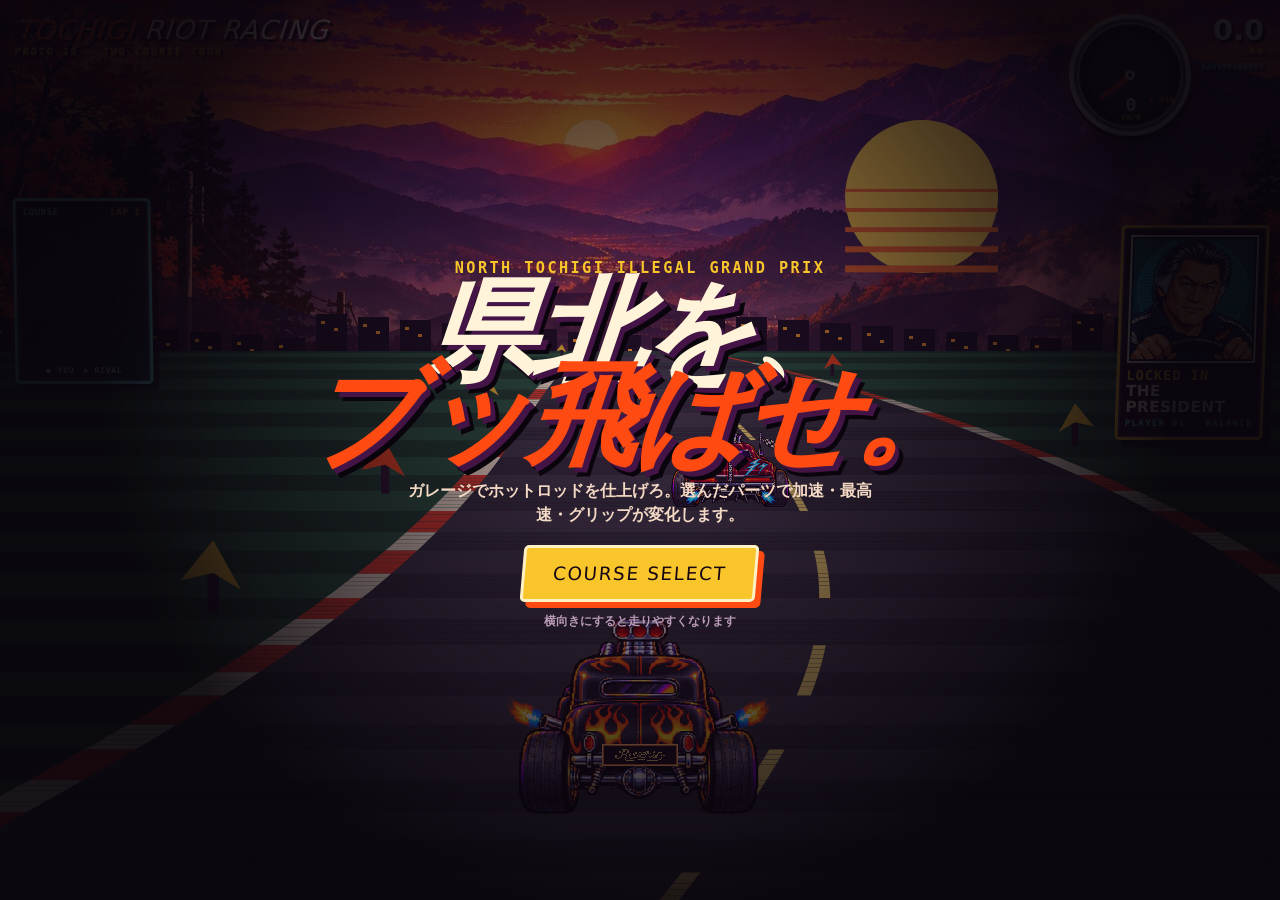
==== commit 3ad2ecbc: "Add files via upload" ====
--- a/index.html
+++ b/index.html
@@ -6,9 +6,9 @@
   <meta name="theme-color" content="#110816" />
   <meta name="apple-mobile-web-app-capable" content="yes" />
   <meta name="apple-mobile-web-app-status-bar-style" content="black-translucent" />
-  <meta name="apple-mobile-web-app-title" content="NASU RIOT" />
-  <meta name="description" content="栃木県北をホットロッドで爆走するスマホ向け疑似3Dレース試作" />
-  <title>NASU RIOT RACING — Prototype</title>
+  <meta name="apple-mobile-web-app-title" content="TOCHIGI RIOT" />
+  <meta name="description" content="栃木県をホットロッドで爆走するスマホ向け疑似3Dレース試作" />
+  <title>TOCHIGI RIOT RACING — Prototype</title>
   <link rel="manifest" href="./manifest.webmanifest" />
   <link rel="apple-touch-icon" href="./assets/icons/icon-192.png" />
   <link rel="stylesheet" href="./style.css" />
@@ -18,7 +18,7 @@
     <canvas id="game" aria-label="NASU RIOT RACING ゲーム画面"></canvas>
 
     <header class="hud" aria-live="polite">
-      <div class="brand"><span>NASU</span> RIOT RACING <small>PROTO 08 · NASUSHIOBARA</small></div>
+      <div class="brand"><span>TOCHIGI</span> RIOT RACING <small>PROTO 10 · TWO COURSE TOUR</small></div>
       <div class="meters">
         <div class="speedometer" aria-label="スピードメーター">
           <span class="speedometer-ticks"></span><i id="speed-needle"></i><b></b>
@@ -27,6 +27,8 @@
         <div class="distance-meter"><strong id="distance">0.0</strong><span>km</span><small id="zone-name">NASUSHIOBARA</small></div>
       </div>
     </header>
+
+    <button id="menu-button" class="menu-button" type="button" aria-label="ゲームメニューを開く">☰</button>
 
     <aside id="driver-card" class="driver-card mood-neutral" aria-live="polite">
       <div class="portrait-frame">
@@ -49,13 +51,38 @@
     <div id="countdown" class="countdown" aria-live="assertive"></div>
     <img id="start-girls" class="start-girls" src="./assets/ui/start-flag-women.png" alt="チェッカーフラッグを振る二人のレーススターター" />
 
+    <section id="pause-menu" class="pause-menu" aria-label="ゲームメニュー">
+      <div class="pause-card">
+        <p class="eyebrow">PIT CONTROL</p><h2>PAUSE MENU</h2>
+        <label>MASTER VOLUME <input id="volume-control" type="range" min="0" max="100" value="65" /></label>
+        <button id="resume-button" class="menu-main-button" type="button">BACK TO RACE</button>
+        <button id="restart-button" type="button">RESTART COURSE</button>
+        <button id="title-button" type="button">BACK TO TITLE</button>
+      </div>
+    </section>
+
     <section id="start" class="start-panel">
       <div id="intro-view" class="intro-view">
         <p class="eyebrow">NORTH TOCHIGI ILLEGAL GRAND PRIX</p>
         <h1>県北を、<br><em>ブッ飛ばせ。</em></h1>
         <p class="brief">ガレージでホットロッドを仕上げろ。選んだパーツで加速・最高速・グリップが変化します。</p>
-        <button id="garage-button" class="menu-main-button" type="button">DRIVER SELECT</button>
+        <button id="garage-button" class="menu-main-button" type="button">COURSE SELECT</button>
         <p class="rotate-note">横向きにすると走りやすくなります</p>
+      </div>
+
+      <div id="course-view" class="course-view" aria-label="コース選択">
+        <div class="select-head"><div><p class="eyebrow">PICK YOUR TROUBLE</p><h2>COURSE SELECT</h2></div><img src="./assets/sponsor/reverth-logo.png" alt="Reverth Creative" /></div>
+        <div class="course-grid">
+          <button class="course-choice selected" data-course="nasu" type="button">
+            <img src="./assets/course/nasushiobara-sunset.jpg" alt="那須塩原の夕景" />
+            <span><strong>NASUSHIOBARA</strong><small>もみじ大吊橋／新幹線クロッシング</small></span>
+          </button>
+          <button class="course-choice" data-course="utsunomiya" type="button">
+            <img src="./assets/course/utsunomiya-sunset.jpg" alt="宇都宮の夕景" />
+            <span><strong>UTSUNOMIYA</strong><small>ライトライン／大谷石地下迷宮</small></span>
+          </button>
+        </div>
+        <div class="select-actions"><button id="course-back" type="button">← TITLE</button><button id="course-continue" class="menu-main-button" type="button">DRIVER SELECT</button></div>
       </div>
 
       <div id="select-view" class="select-view" aria-label="キャラクターと車両の選択">
@@ -75,6 +102,12 @@
             <img class="choice-car" src="./assets/select/speed-coupe-three-quarter.png" alt="ワインレッドのスピードクーペ 前方斜め" />
             <img class="choice-face" src="./assets/rival/speed-rival-neutral-v2.png" alt="スピードスター" />
             <span class="choice-copy"><strong>THE SPEEDSTER</strong><small>SPEED · LIGHTNING COUPE</small></span>
+          </button>
+          <button class="driver-choice" data-driver="dog" type="button">
+            <span class="choice-number">03</span>
+            <img class="choice-car" src="./assets/select/dog-offroad-three-quarter.png" alt="愛犬用オフロードホットロッド 前方斜め" />
+            <img class="choice-face" src="./assets/driver/dog/dog-neutral.png" alt="ゴールデンレトリバーのドライバー" />
+            <span class="choice-copy"><strong>GOLDEN ACE</strong><small>OFF ROAD · GOLDEN HOWLER</small></span>
           </button>
         </div>
         <div class="select-actions"><button id="select-back" type="button">← TITLE</button><button id="select-continue" class="menu-main-button" type="button">SETUP MACHINE</button></div>
--- a/style.css
+++ b/style.css
@@ -18,6 +18,8 @@
   padding: max(14px, env(safe-area-inset-top)) max(16px, env(safe-area-inset-right)) 0 max(16px, env(safe-area-inset-left));
   pointer-events: none; filter: drop-shadow(3px 3px 0 #170713);
 }
+.menu-button { position:absolute; z-index:7; left:50%; top:max(9px,env(safe-area-inset-top)); width:48px; height:38px; transform:translateX(-50%) skew(-4deg); border:2px solid #fff0c8; color:#f8c52b; background:rgba(16,7,20,.86); box-shadow:4px 4px 0 #ff4b12; font-size:1.35rem; cursor:pointer; }
+#game-shell:not(.running) .menu-button { display:none; }
 .brand { color: #fff4da; font-style: italic; letter-spacing: .04em; font-size: clamp(1rem, 3.2vw, 1.65rem); transform: skew(-5deg); }
 .brand span { color: #ff4b12; }
 .brand small { display: block; color: #f8c52b; font: 700 .64rem/1.2 ui-monospace, monospace; letter-spacing: .18em; }
@@ -64,17 +66,24 @@
 .item-slot.empty { filter:grayscale(.7); opacity:.72; }
 #game-shell:not(.running) .item-slot { opacity:0; visibility:hidden; }
 
-.reaction-pop { position:absolute; z-index:8; left:50%; top:31%; width:clamp(180px,30vw,330px); aspect-ratio:1.7; display:grid; place-items:center; opacity:0; pointer-events:none; transform:translate(-50%,-50%) scale(.15) rotate(-8deg); }
+.reaction-pop { position:absolute; z-index:8; right:calc(max(14px,env(safe-area-inset-right)) + clamp(86px,12vw,125px)); top:22%; width:clamp(125px,20vw,230px); aspect-ratio:1.7; display:grid; place-items:center; opacity:0; pointer-events:none; transform:scale(.15) rotate(-8deg); transform-origin:right center; }
 .reaction-pop::before { content:""; position:absolute; inset:0; background:radial-gradient(circle at 30% 25%,#fff 0 2px,transparent 2.5px) 0 0/10px 10px,#ffd326; clip-path:polygon(50% 0,58% 20%,73% 7%,76% 27%,100% 24%,82% 44%,98% 58%,75% 62%,80% 88%,58% 75%,48% 100%,41% 75%,17% 91%,23% 65%,0 58%,20% 43%,4% 26%,29% 28%,30% 6%,44% 22%); filter:drop-shadow(8px 8px 0 #000); }
 .reaction-pop span { z-index:1; color:#ff1673; font:italic 900 clamp(2.2rem,8vw,5.2rem)/.8 Impact,sans-serif; letter-spacing:-.04em; -webkit-text-stroke:clamp(2px,.45vw,5px) #000; text-shadow:8px 9px 0 #000,11px 12px 0 #fff; transform:skew(-9deg) rotate(-4deg); }
 .reaction-pop.show { animation:reaction-pop .72s cubic-bezier(.15,1.25,.3,1) forwards; }
-@keyframes reaction-pop { 0%{opacity:0;transform:translate(-50%,-50%) scale(.1) rotate(-14deg)} 22%,72%{opacity:1;transform:translate(-50%,-50%) scale(1) rotate(-4deg)} 100%{opacity:0;transform:translate(-50%,-50%) scale(1.25) rotate(3deg)} }
+@keyframes reaction-pop { 0%{opacity:0;transform:scale(.1) rotate(-14deg)} 22%,72%{opacity:1;transform:scale(1) rotate(-4deg)} 100%{opacity:0;transform:scale(1.2) rotate(3deg)} }
 .countdown { position:absolute; z-index:9; inset:0; display:grid; place-items:center; color:#fff225; font:italic 900 clamp(7rem,28vw,16rem)/1 Impact,sans-serif; -webkit-text-stroke:clamp(4px,1vw,10px) #180511; text-shadow:10px 10px 0 #ff3b16; opacity:0; pointer-events:none; }
 .countdown.show { opacity:1; animation:count-punch .32s ease-out; }
 @keyframes count-punch { from{transform:scale(1.8) rotate(-8deg);filter:brightness(2)} to{transform:scale(1) rotate(-2deg);filter:none} }
-.start-girls { position:absolute; z-index:5; left:0; bottom:10%; width:100%; height:auto; opacity:0; pointer-events:none; filter:drop-shadow(0 8px 2px rgba(0,0,0,.7)); transform:scale(1.03); }
-#game-shell.counting .start-girls { opacity:1; animation:flag-bounce .28s steps(2,end) infinite; }
-@keyframes flag-bounce { 50%{transform:translateY(-7px) scale(1.03)} }
+.start-girls { position:absolute; z-index:5; left:50%; bottom:5%; width:min(92vw,1100px); height:72vh; object-fit:contain; opacity:0; pointer-events:none; filter:drop-shadow(0 8px 2px rgba(0,0,0,.7)); transform:translateX(-50%); }
+#game-shell.counting .start-girls { opacity:1; }
+
+.pause-menu { position:absolute; z-index:20; inset:0; display:none; place-items:center; padding:18px; background:rgba(7,3,10,.75); backdrop-filter:blur(6px); }
+.pause-menu.open { display:grid; }
+.pause-card { width:min(420px,92vw); display:grid; gap:10px; padding:22px; border:4px solid #f8c52b; background:linear-gradient(145deg,#241127,#0c0710); box-shadow:9px 9px 0 #ff4b12; }
+.pause-card h2 { margin:0 0 8px; color:#fff4da; font-size:clamp(2rem,7vw,3.7rem); font-style:italic; transform:skew(-4deg); }
+.pause-card label { display:grid; gap:7px; color:#65e2dc; font:800 .7rem/1 ui-monospace,monospace; letter-spacing:.1em; }
+.pause-card input { accent-color:#ff4b12; width:100%; }
+.pause-card button:not(.menu-main-button) { padding:10px; border:2px solid #826b7f; color:#fff4da; background:#29152b; }
 
 .course-map {
   position: absolute; z-index: 3; left: max(14px, env(safe-area-inset-left)); top: 22%;
@@ -97,7 +106,7 @@
 }
 .start-panel.hidden { opacity: 0; visibility: hidden; pointer-events: none; }
 .intro-view { display: flex; flex-direction: column; align-items: center; justify-content: center; }
-.start-panel.select-open .intro-view,.start-panel.garage-open .intro-view { display: none; }
+.start-panel.course-open .intro-view,.start-panel.select-open .intro-view,.start-panel.garage-open .intro-view { display:none; }
 .eyebrow { margin: 0 0 10px; color: #f8c52b; font: 800 clamp(.68rem, 2.5vw, .95rem)/1.3 ui-monospace, monospace; letter-spacing: .16em; }
 h1 { margin: 0; color: #fff4da; font-size: clamp(3.25rem, 13vw, 7rem); line-height: .75; letter-spacing: -.04em; font-style: italic; text-shadow: 5px 5px 0 #431445, 9px 9px 0 #0a050c; transform: skew(-5deg); }
 h1 em { color: #ff4b12; font-style: inherit; }
@@ -112,7 +121,7 @@
 .select-head { display:flex; justify-content:space-between; align-items:end; gap:20px; padding-bottom:10px; border-bottom:3px solid #ff4b12; }
 .select-head h2 { margin:0; color:#fff4da; font-size:clamp(2rem,6vw,4rem); line-height:.85; font-style:italic; transform:skew(-4deg); }
 .select-head img { width:clamp(120px,18vw,220px); max-height:70px; object-fit:contain; filter:drop-shadow(3px 3px 0 #fff1c4); }
-.driver-grid { display:grid; grid-template-columns:1fr 1fr; gap:16px; padding:16px 0; }
+.driver-grid { display:grid; grid-template-columns:repeat(3,1fr); gap:14px; padding:16px 0; }
 .driver-choice { position:relative; min-height:clamp(235px,43vh,390px); overflow:hidden; border:3px solid #61435f; color:#fff4da; background:radial-gradient(circle at 58% 43%,#4f2354,#140916 68%); cursor:pointer; }
 .driver-choice::after { content:""; position:absolute; inset:0; background:repeating-linear-gradient(135deg,transparent 0 18px,rgba(255,255,255,.035) 18px 20px); pointer-events:none; }
 .driver-choice.selected { border-color:#f8c52b; box-shadow:inset 0 0 0 3px #ff4b12,7px 7px 0 #0b040b; }
@@ -125,6 +134,20 @@
 .choice-copy small { color:#65e2dc; font:800 .6rem/1.4 ui-monospace,monospace; letter-spacing:.08em; }
 .select-actions { display:flex; justify-content:space-between; gap:12px; }
 #select-back { padding:10px 16px; border:2px solid #947f92; color:#fff4da; background:#251426; }
+
+.course-view { display:none; width:min(1120px,100%); max-height:690px; text-align:left; }
+.start-panel.course-open .course-view { display:block; }
+.start-panel.select-open .course-view,.start-panel.garage-open .course-view { display:none; }
+.course-grid { display:grid; grid-template-columns:1fr 1fr; gap:16px; padding:16px 0; }
+.course-choice { position:relative; min-height:clamp(245px,48vh,400px); overflow:hidden; padding:0; border:3px solid #62445f; color:#fff4da; background:#140916; cursor:pointer; }
+.course-choice img { width:100%; height:100%; min-height:245px; object-fit:cover; filter:saturate(.85) brightness(.78); }
+.course-choice span { position:absolute; left:0; right:0; bottom:0; padding:12px 14px; background:linear-gradient(transparent,#08050c 28%); }
+.course-choice strong,.course-choice small { display:block; }
+.course-choice strong { font-size:clamp(1.25rem,3.5vw,2rem); text-shadow:3px 3px #000; }
+.course-choice small { color:#65e2dc; font:800 .62rem/1.4 ui-monospace,monospace; letter-spacing:.06em; }
+.course-choice.selected { border-color:#f8c52b; box-shadow:inset 0 0 0 3px #ff4b12,7px 7px 0 #080408; }
+.course-choice.selected img { filter:saturate(1.2) brightness(1); }
+#course-back { padding:10px 16px; border:2px solid #947f92; color:#fff4da; background:#251426; }
 
 .garage-view { display: none; width: min(1100px, 100%); height: 100%; max-height: 680px; text-align: left; min-height: 0; }
 .start-panel.garage-open .garage-view { display: flex; flex-direction: column; }
@@ -193,10 +216,13 @@
   .select-head h2 { font-size:2rem; }
   .select-head img { width:125px; max-height:40px; }
   .driver-grid { gap:10px; padding:8px 0; }
-  .driver-choice { min-height:210px; }
+  .driver-choice { min-height:190px; }
   .choice-car { top:-4%; height:78%; }
   .choice-face { width:68px; }
   .select-actions .menu-main-button { min-width:180px; padding:9px 18px; }
+  .course-grid { gap:10px; padding:8px 0; }
+  .course-choice { min-height:205px; }
+  .course-choice img { min-height:205px; }
   .driver-card { top: 21%; width: 86px; padding: 5px; }
   .item-slot { top:calc(21% + 120px); width:86px; }
   .course-map { top: 18%; width: 82px; padding: 4px; }
@@ -216,4 +242,5 @@
   .garage-actions { padding-bottom: max(12px, env(safe-area-inset-bottom)); }
   .driver-grid { grid-template-columns:1fr; }
   .driver-choice { min-height:260px; }
-}
+  .course-grid { grid-template-columns:1fr; }
+}
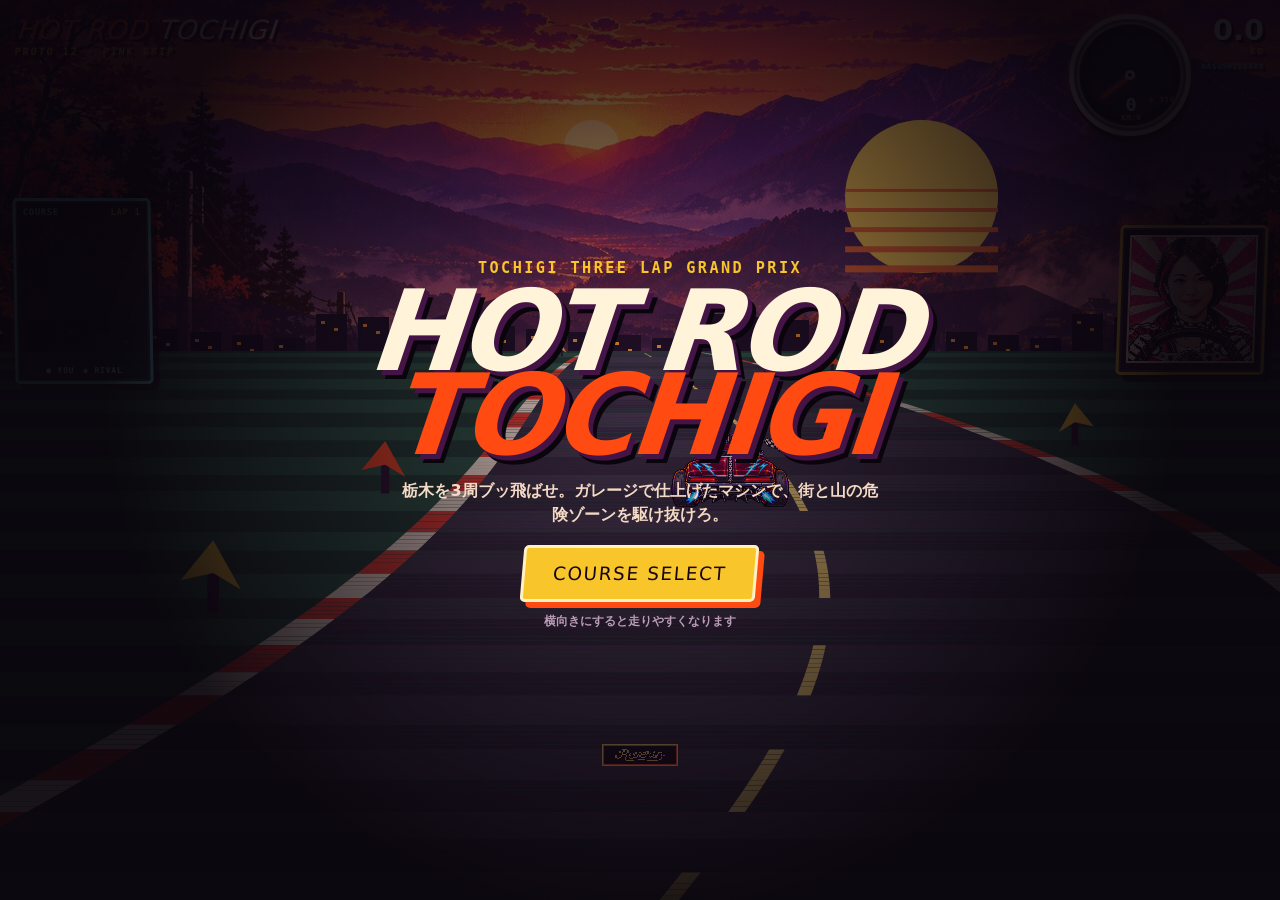
==== commit e621a301: "Add files via upload" ====
--- a/index.html
+++ b/index.html
@@ -6,19 +6,19 @@
   <meta name="theme-color" content="#110816" />
   <meta name="apple-mobile-web-app-capable" content="yes" />
   <meta name="apple-mobile-web-app-status-bar-style" content="black-translucent" />
-  <meta name="apple-mobile-web-app-title" content="TOCHIGI RIOT" />
+  <meta name="apple-mobile-web-app-title" content="HOT ROD TOCHIGI" />
   <meta name="description" content="栃木県をホットロッドで爆走するスマホ向け疑似3Dレース試作" />
-  <title>TOCHIGI RIOT RACING — Prototype</title>
+  <title>HOT ROD TOCHIGI — Prototype</title>
   <link rel="manifest" href="./manifest.webmanifest" />
   <link rel="apple-touch-icon" href="./assets/icons/icon-192.png" />
   <link rel="stylesheet" href="./style.css" />
 </head>
 <body>
   <main id="game-shell">
-    <canvas id="game" aria-label="NASU RIOT RACING ゲーム画面"></canvas>
+    <canvas id="game" aria-label="HOT ROD TOCHIGI ゲーム画面"></canvas>
 
     <header class="hud" aria-live="polite">
-      <div class="brand"><span>TOCHIGI</span> RIOT RACING <small>PROTO 10 · TWO COURSE TOUR</small></div>
+      <div class="brand"><span>HOT ROD</span> TOCHIGI <small>PROTO 12 · PINK GRIP</small></div>
       <div class="meters">
         <div class="speedometer" aria-label="スピードメーター">
           <span class="speedometer-ticks"></span><i id="speed-needle"></i><b></b>
@@ -32,12 +32,9 @@
 
     <aside id="driver-card" class="driver-card mood-neutral" aria-live="polite">
       <div class="portrait-frame">
-        <img id="driver-face" src="./assets/driver/president-neutral-v3.png" alt="ドライバーの表情" />
+        <img id="driver-face" src="./assets/driver/woman/woman-neutral-v2.png" alt="ドライバーの表情" />
         <span class="portrait-flash" aria-hidden="true"></span>
       </div>
-      <p id="driver-mood">FOCUSED</p>
-      <strong id="driver-name">THE PRESIDENT</strong>
-      <small id="driver-type">PLAYER 01 · BALANCE</small>
     </aside>
 
     <aside id="course-map" class="course-map" aria-label="コースマップと現在位置">
@@ -49,6 +46,7 @@
     <button id="item-slot" class="item-slot empty" type="button" aria-label="入手したアイテムを使う"><small>ITEM</small><strong>?</strong><span>EMPTY</span></button>
     <div id="reaction-pop" class="reaction-pop" aria-live="assertive"><span>WOW!</span></div>
     <div id="countdown" class="countdown" aria-live="assertive"></div>
+    <div id="lap-banner" class="lap-banner" aria-live="assertive"></div>
     <img id="start-girls" class="start-girls" src="./assets/ui/start-flag-women.png" alt="チェッカーフラッグを振る二人のレーススターター" />
 
     <section id="pause-menu" class="pause-menu" aria-label="ゲームメニュー">
@@ -63,9 +61,9 @@
 
     <section id="start" class="start-panel">
       <div id="intro-view" class="intro-view">
-        <p class="eyebrow">NORTH TOCHIGI ILLEGAL GRAND PRIX</p>
-        <h1>県北を、<br><em>ブッ飛ばせ。</em></h1>
-        <p class="brief">ガレージでホットロッドを仕上げろ。選んだパーツで加速・最高速・グリップが変化します。</p>
+        <p class="eyebrow">TOCHIGI THREE LAP GRAND PRIX</p>
+        <h1>HOT ROD<br><em>TOCHIGI</em></h1>
+        <p class="brief">栃木を3周ブッ飛ばせ。ガレージで仕上げたマシンで、街と山の危険ゾーンを駆け抜けろ。</p>
         <button id="garage-button" class="menu-main-button" type="button">COURSE SELECT</button>
         <p class="rotate-note">横向きにすると走りやすくなります</p>
       </div>
@@ -91,11 +89,11 @@
           <img src="./assets/sponsor/reverth-logo.png" alt="Reverth Creative" />
         </div>
         <div class="driver-grid">
-          <button class="driver-choice selected" data-driver="president" type="button">
+          <button class="driver-choice selected" data-driver="woman" type="button">
             <span class="choice-number">01</span>
-            <img class="choice-car" src="./assets/select/hotrod-three-quarter.png" alt="黒とオレンジのホットロッド 前方斜め" />
-            <img class="choice-face" src="./assets/driver/president-neutral-v3.png" alt="プレジデント" />
-            <span class="choice-copy"><strong>THE PRESIDENT</strong><small>BALANCE · BLACK FLAME V8</small></span>
+            <img class="choice-car" src="./assets/select/woman-sedan-three-quarter.png" alt="パールクリームとピンクのセダン 前方斜め" />
+            <img class="choice-face" src="./assets/driver/woman/woman-neutral-v2.png" alt="女性セダンドライバー" />
+            <span class="choice-copy"><strong>THE CLOSER</strong><small>SEDAN · PINK SCALLOP</small></span>
           </button>
           <button class="driver-choice" data-driver="speedster" type="button">
             <span class="choice-number">02</span>
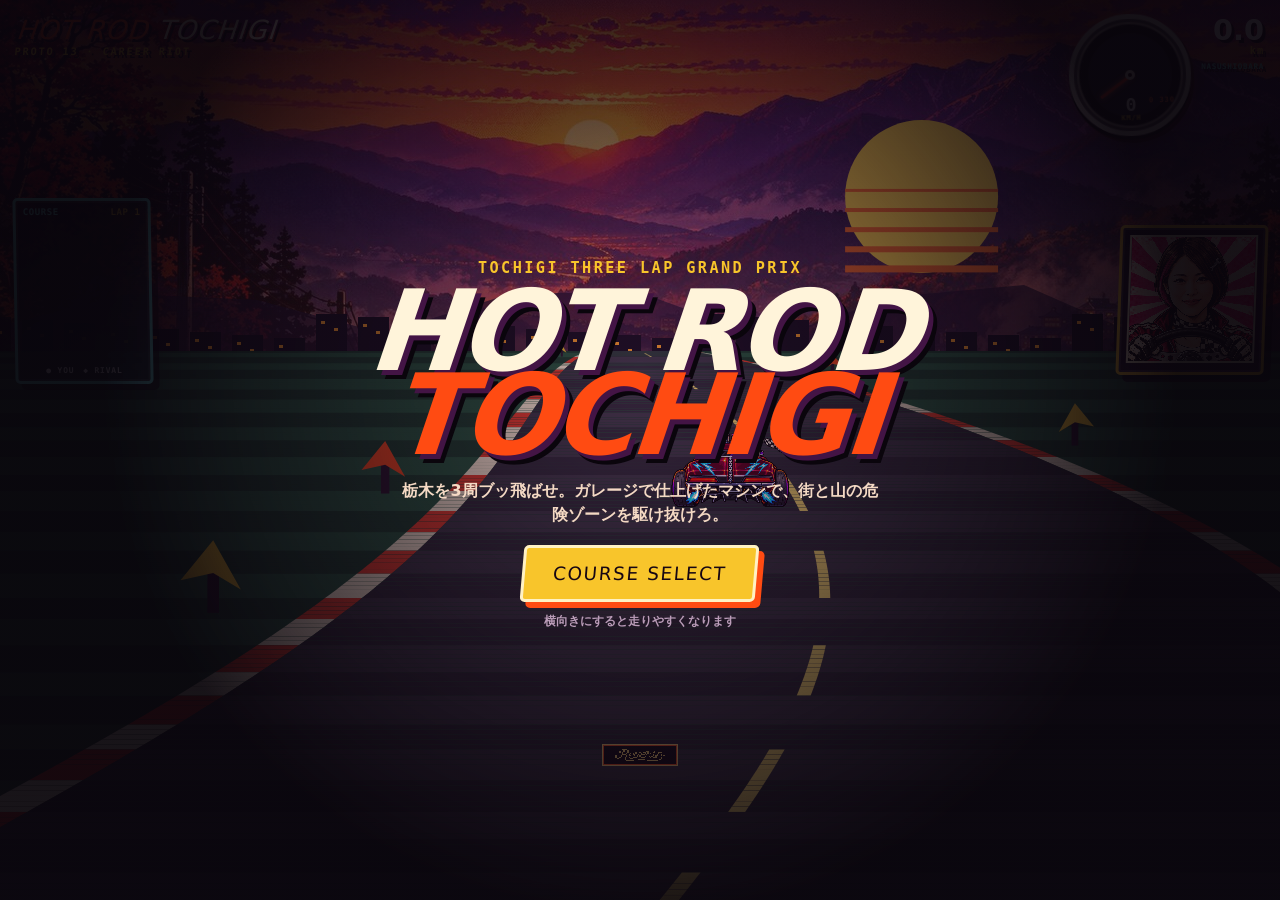
==== commit e87a99c3: "Add files via upload" ====
--- a/index.html
+++ b/index.html
@@ -18,7 +18,7 @@
     <canvas id="game" aria-label="HOT ROD TOCHIGI ゲーム画面"></canvas>
 
     <header class="hud" aria-live="polite">
-      <div class="brand"><span>HOT ROD</span> TOCHIGI <small>PROTO 12 · PINK GRIP</small></div>
+      <div class="brand"><span>HOT ROD</span> TOCHIGI <small>PROTO 13 · CAREER RIOT</small></div>
       <div class="meters">
         <div class="speedometer" aria-label="スピードメーター">
           <span class="speedometer-ticks"></span><i id="speed-needle"></i><b></b>
@@ -91,23 +91,32 @@
         <div class="driver-grid">
           <button class="driver-choice selected" data-driver="woman" type="button">
             <span class="choice-number">01</span>
+            <span class="ability-tag">POWER TYPE</span>
             <img class="choice-car" src="./assets/select/woman-sedan-three-quarter.png" alt="パールクリームとピンクのセダン 前方斜め" />
             <img class="choice-face" src="./assets/driver/woman/woman-neutral-v2.png" alt="女性セダンドライバー" />
             <span class="choice-copy"><strong>THE CLOSER</strong><small>SEDAN · PINK SCALLOP</small></span>
           </button>
           <button class="driver-choice" data-driver="speedster" type="button">
             <span class="choice-number">02</span>
+            <span class="ability-tag">SPEED TYPE</span>
             <img class="choice-car" src="./assets/select/speed-coupe-three-quarter.png" alt="ワインレッドのスピードクーペ 前方斜め" />
             <img class="choice-face" src="./assets/rival/speed-rival-neutral-v2.png" alt="スピードスター" />
             <span class="choice-copy"><strong>THE SPEEDSTER</strong><small>SPEED · LIGHTNING COUPE</small></span>
           </button>
           <button class="driver-choice" data-driver="dog" type="button">
             <span class="choice-number">03</span>
+            <span class="ability-tag">CHARISMA TYPE</span>
             <img class="choice-car" src="./assets/select/dog-offroad-three-quarter.png" alt="愛犬用オフロードホットロッド 前方斜め" />
             <img class="choice-face" src="./assets/driver/dog/dog-neutral.png" alt="ゴールデンレトリバーのドライバー" />
             <span class="choice-copy"><strong>GOLDEN ACE</strong><small>OFF ROAD · GOLDEN HOWLER</small></span>
           </button>
         </div>
+        <article id="driver-profile" class="driver-profile" aria-live="polite">
+          <div class="profile-role"><small>MEET THE CREW</small><strong id="profile-role">営業・顧客サポート</strong></div>
+          <p id="profile-copy">相談を整理し、仲間を巻き込みながら最後までやり切るチームの推進役。</p>
+          <div class="profile-skill"><span id="profile-type">POWER TYPE</span><strong id="profile-move">RAM JAM</strong><small id="profile-effect">一定時間、接触した相手をひるませる</small></div>
+          <div class="type-legend" aria-label="仕事タイプ一覧"><span data-type="power">POWER</span><span data-type="speed">SPEED</span><span data-type="intellect">INTELLECT</span><span data-type="charisma">CHARISMA</span></div>
+        </article>
         <div class="select-actions"><button id="select-back" type="button">← TITLE</button><button id="select-continue" class="menu-main-button" type="button">SETUP MACHINE</button></div>
       </div>
 
@@ -169,10 +178,21 @@
         <button id="left" class="control steer" type="button" aria-label="左へ曲がる">◀</button>
         <button id="right" class="control steer" type="button" aria-label="右へ曲がる">▶</button>
       </div>
+      <button id="signature-button" class="signature-button" type="button" aria-label="SIGNATURE MOVEを使う">
+        <span>SIGNATURE</span>
+        <svg viewBox="0 0 64 44" aria-hidden="true"><path d="M7 28 17 17l8 5 8-16 8 16 8-5 8 11-11 10H18Z"/><path d="m22 30 9-9 5 5 8-10"/></svg>
+        <strong id="signature-name">RAM JAM</strong><small id="signature-state">1 SHOT</small>
+      </button>
       <div class="pedals">
-        <button id="brake" class="control brake" type="button">BRAKE</button>
-        <button id="jump" class="control jump" type="button">JUMP</button>
-        <button id="gas" class="control gas" type="button">GAS</button>
+        <button id="brake" class="control brake" type="button" aria-label="ブレーキ">
+          <svg viewBox="0 0 64 64" aria-hidden="true"><circle cx="30" cy="32" r="20"/><circle cx="30" cy="32" r="7"/><path d="M43 17h11v30H43l-6-8V25Z"/><path d="M10 17 4 10M9 32H1M10 47l-6 7"/></svg>
+        </button>
+        <button id="jump" class="control jump" type="button" aria-label="ジャンプ">
+          <svg viewBox="0 0 72 64" aria-hidden="true"><path d="M5 50h25l11-14h25"/><circle cx="22" cy="43" r="6"/><circle cx="50" cy="35" r="6"/><path d="M20 32h34l-8-9H29Z"/><path d="M36 20V3m0 0-8 9m8-9 8 9"/></svg>
+        </button>
+        <button id="gas" class="control gas" type="button" aria-label="アクセル">
+          <svg viewBox="0 0 64 72" aria-hidden="true"><path d="M24 5h16l7 13-6 34H23l-6-34Z"/><path d="M25 22h14M24 30h14M23 38h14"/><path d="M19 55c-8 4-9 11-6 15 4-5 8-5 11-12m21-3c8 4 9 11 6 15-4-5-8-5-11-12"/></svg>
+        </button>
       </div>
     </section>
 
--- a/style.css
+++ b/style.css
@@ -60,7 +60,7 @@
 @keyframes portrait-hit { 0%,100% { transform: translate(0,0) skew(-2deg) scale(1.06); } 35% { transform: translate(-8px,3px) skew(-5deg) scale(1.09); } 70% { transform: translate(7px,-2px) skew(2deg) scale(1.09); } }
 @keyframes portrait-flash { 0% { opacity: .65; } 100% { opacity: 0; } }
 
-.item-slot { position:absolute; z-index:4; right:max(14px,env(safe-area-inset-right)); top:calc(25% + clamp(165px,22vw,218px)); width:clamp(92px,14vw,148px); min-height:58px; border:3px solid #ff3ec8; color:#fff; background:linear-gradient(145deg,#220b29,#680d5c); box-shadow:5px 5px 0 rgba(0,0,0,.55); transform:skew(-3deg); cursor:pointer; }
+.item-slot { position:absolute; z-index:4; right:max(14px,env(safe-area-inset-right)); top:calc(25% + clamp(110px,16vw,165px)); width:clamp(92px,14vw,148px); min-height:58px; border:3px solid #ff3ec8; color:#fff; background:linear-gradient(145deg,#220b29,#680d5c); box-shadow:5px 5px 0 rgba(0,0,0,.55); transform:skew(-3deg); cursor:pointer; }
 .item-slot small,.item-slot span { display:block; font:800 .48rem/1 ui-monospace,monospace; letter-spacing:.12em; color:#65e2dc; }
 .item-slot strong { display:block; color:#fff225; font-size:1.35rem; line-height:1; text-shadow:2px 2px #000; }
 .item-slot.empty { filter:grayscale(.7); opacity:.72; }
@@ -74,6 +74,9 @@
 .countdown { position:absolute; z-index:9; inset:0; display:grid; place-items:center; color:#fff225; font:italic 900 clamp(7rem,28vw,16rem)/1 Impact,sans-serif; -webkit-text-stroke:clamp(4px,1vw,10px) #180511; text-shadow:10px 10px 0 #ff3b16; opacity:0; pointer-events:none; }
 .countdown.show { opacity:1; animation:count-punch .32s ease-out; }
 @keyframes count-punch { from{transform:scale(1.8) rotate(-8deg);filter:brightness(2)} to{transform:scale(1) rotate(-2deg);filter:none} }
+.lap-banner { position:absolute; z-index:9; left:50%; top:42%; padding:10px 30px; opacity:0; pointer-events:none; color:#fff225; background:#150710; border:5px solid #fff4da; font:italic 900 clamp(3.2rem,12vw,8rem)/.82 Impact,sans-serif; letter-spacing:-.03em; white-space:nowrap; -webkit-text-stroke:clamp(2px,.5vw,5px) #16030d; text-shadow:7px 7px 0 #ff186d,11px 11px 0 #000; transform:translate(-50%,-50%) skew(-7deg) scale(.4); }
+.lap-banner.show { animation:lap-banner 1.7s cubic-bezier(.15,1.15,.3,1) forwards; }
+@keyframes lap-banner { 0%{opacity:0;transform:translate(-50%,-50%) skew(-7deg) scale(.3)} 16%,68%{opacity:1;transform:translate(-50%,-50%) skew(-7deg) scale(1)} 100%{opacity:0;transform:translate(-50%,-50%) skew(-3deg) scale(1.25)} }
 .start-girls { position:absolute; z-index:5; left:50%; bottom:5%; width:min(92vw,1100px); height:72vh; object-fit:contain; opacity:0; pointer-events:none; filter:drop-shadow(0 8px 2px rgba(0,0,0,.7)); transform:translateX(-50%); }
 #game-shell.counting .start-girls { opacity:1; }
 
@@ -126,12 +129,25 @@
 .driver-choice::after { content:""; position:absolute; inset:0; background:repeating-linear-gradient(135deg,transparent 0 18px,rgba(255,255,255,.035) 18px 20px); pointer-events:none; }
 .driver-choice.selected { border-color:#f8c52b; box-shadow:inset 0 0 0 3px #ff4b12,7px 7px 0 #0b040b; }
 .choice-number { position:absolute; left:10px; top:7px; color:#ff4b12; font:italic 900 clamp(2rem,5vw,4rem)/1 Impact,sans-serif; }
+.ability-tag { position:absolute; z-index:3; left:9px; top:clamp(52px,8vw,72px); padding:4px 7px; color:#130812; background:#65e2dc; border:2px solid #fff1c4; box-shadow:3px 3px 0 #ff4b12; font:900 .5rem/1 ui-monospace,monospace; letter-spacing:.08em; transform:skew(-5deg); }
 .choice-car { position:absolute; z-index:1; left:7%; top:2%; width:86%; height:72%; object-fit:contain; filter:drop-shadow(0 12px 7px rgba(0,0,0,.75)); }
 .choice-face { position:absolute; z-index:2; right:7px; top:7px; width:clamp(70px,10vw,112px); aspect-ratio:1; object-fit:cover; border:3px solid #fff1c4; background:#087c7e; image-rendering:pixelated; }
 .choice-copy { position:absolute; z-index:3; left:0; right:0; bottom:0; padding:10px 13px; background:linear-gradient(90deg,#120812 50%,rgba(18,8,18,.75)); border-top:3px solid #ff4b12; transform:skew(-2deg); }
 .choice-copy strong,.choice-copy small { display:block; }
 .choice-copy strong { font-size:clamp(1rem,2.6vw,1.7rem); }
 .choice-copy small { color:#65e2dc; font:800 .6rem/1.4 ui-monospace,monospace; letter-spacing:.08em; }
+.driver-profile { display:grid; grid-template-columns:minmax(150px,.58fr) minmax(240px,1.35fr) minmax(190px,.85fr); gap:12px; align-items:center; min-height:76px; margin:-4px 0 12px; padding:10px 12px; border:3px solid #65e2dc; background:linear-gradient(105deg,rgba(8,18,25,.96),rgba(54,14,48,.94)); box-shadow:6px 6px 0 #080408; transform:skew(-1deg); }
+.profile-role small,.profile-role strong,.profile-skill span,.profile-skill strong,.profile-skill small { display:block; }
+.profile-role small { color:#f8c52b; font:900 .52rem/1 ui-monospace,monospace; letter-spacing:.15em; }
+.profile-role strong { margin-top:5px; color:#fff4da; font-size:clamp(.88rem,1.8vw,1.15rem); }
+.driver-profile > p { margin:0; color:#e9dbe7; font:700 clamp(.68rem,1.25vw,.84rem)/1.45 system-ui,sans-serif; }
+.profile-skill { padding-left:11px; border-left:3px solid #ff4b12; }
+.profile-skill span { color:#65e2dc; font:900 .55rem/1 ui-monospace,monospace; letter-spacing:.1em; }
+.profile-skill strong { margin:4px 0 2px; color:#fff225; font-size:clamp(1rem,2vw,1.4rem); font-style:italic; }
+.profile-skill small { color:#fff4da; font:700 .62rem/1.25 system-ui,sans-serif; }
+.type-legend { grid-column:1/-1; display:flex; gap:6px; margin-top:-2px; }
+.type-legend span { flex:1; padding:3px; border:1px solid #745c70; color:#8e788d; text-align:center; font:800 .47rem/1 ui-monospace,monospace; letter-spacing:.07em; }
+.type-legend span.active { color:#160713; background:#f8c52b; border-color:#fff1c4; }
 .select-actions { display:flex; justify-content:space-between; gap:12px; }
 #select-back { padding:10px 16px; border:2px solid #947f92; color:#fff4da; background:#251426; }
 
@@ -186,12 +202,25 @@
 .control.active, .control:active { transform: translateY(4px); box-shadow: inset 0 0 0 2px rgba(0,0,0,.42), 0 1px 0 rgba(0,0,0,.45); filter: brightness(1.35); }
 .steer { width: clamp(60px, 16vw, 90px); height: clamp(60px, 16vw, 90px); border-radius: 50%; font-size: 1.6rem; }
 .pedals .control { width: clamp(68px, 18vw, 98px); height: clamp(74px, 20vw, 108px); border-radius: 12px; font-size: clamp(.8rem, 3vw, 1rem); letter-spacing: .05em; }
+.pedals .control svg { width:70%; height:70%; overflow:visible; fill:none; stroke:currentColor; stroke-width:4.5; stroke-linecap:round; stroke-linejoin:round; filter:drop-shadow(3px 3px 0 rgba(0,0,0,.62)); }
 .gas { background: rgba(208,49,10,.75); border-color: #ff9b43; }
 .brake { height: clamp(58px, 15vw, 78px) !important; background: rgba(49,33,53,.75); }
 .jump { height: clamp(64px, 17vw, 88px) !important; background: rgba(220,153,8,.82); border-color: #ffe66a; color: #170b13; transform: translateY(-12px) rotate(-3deg); }
 .jump.active, .jump:active { transform: translateY(-8px) rotate(-3deg); }
 .jump.ready { animation: jump-ready .7s steps(2,end) infinite; }
 @keyframes jump-ready { 50% { filter: brightness(1.45); box-shadow: 0 0 0 4px rgba(255,230,106,.25), 0 5px 0 rgba(0,0,0,.45); } }
+.signature-button { position:absolute; z-index:3; left:50%; bottom:max(13px,env(safe-area-inset-bottom)); width:clamp(96px,15vw,132px); min-height:94px; display:grid; place-items:center; align-content:center; gap:0; padding:5px; pointer-events:auto; border:3px solid #fff1c4; border-radius:48% 52% 44% 56%; color:#fff4da; background:radial-gradient(circle at 45% 35%,#b31360,#3b092f 66%,#160711); box-shadow:inset 0 0 0 3px #f8c52b,0 6px 0 #090309,0 0 18px rgba(255,22,115,.5); transform:translateX(-50%) rotate(-3deg); cursor:pointer; }
+.signature-button::before { content:""; position:absolute; inset:-8px; z-index:-1; background:#ff4b12; clip-path:polygon(50% 0,58% 13%,72% 4%,76% 20%,93% 17%,88% 34%,100% 43%,86% 52%,96% 67%,78% 68%,77% 87%,62% 78%,50% 100%,41% 82%,24% 91%,24% 71%,5% 70%,16% 54%,0 44%,17% 35%,8% 20%,28% 22%,31% 5%,44% 15%); }
+.signature-button > span { color:#65e2dc; font:900 .48rem/1 ui-monospace,monospace; letter-spacing:.12em; }
+.signature-button svg { width:43px; height:31px; margin:-1px 0; fill:#f8c52b; stroke:#150712; stroke-width:3; stroke-linecap:round; stroke-linejoin:round; }
+.signature-button strong { color:#fff225; font:italic 900 clamp(.72rem,1.6vw,.92rem)/1 Impact,sans-serif; letter-spacing:.03em; text-shadow:2px 2px 0 #000; }
+.signature-button small { margin-top:3px; color:#fff4da; font:800 .48rem/1 ui-monospace,monospace; letter-spacing:.1em; }
+.signature-button:active { transform:translate(-50%,4px) rotate(-3deg); box-shadow:inset 0 0 0 3px #f8c52b,0 2px 0 #090309; }
+.signature-button.active { animation:signature-fire .26s steps(2,end) infinite; filter:brightness(1.35) saturate(1.35); }
+.signature-button.armed { box-shadow:inset 0 0 0 3px #65e2dc,0 6px 0 #090309,0 0 24px #65e2dc; }
+.signature-button.spent { filter:grayscale(1); opacity:.58; }
+.driver-card.signature-fired { box-shadow:7px 7px 0 rgba(10,3,12,.7),inset 0 0 0 3px #fff225,0 0 28px #ff1673; }
+@keyframes signature-fire { 50% { transform:translateX(-50%) rotate(4deg) scale(1.08); } }
 .toast { position: absolute; left: 50%; top: 26%; transform: translate(-50%,-50%) rotate(-2deg); padding: 8px 13px; border: 2px solid #ffdc42; color: #ffdc42; background: rgba(20,4,18,.82); font-size: clamp(.85rem, 3.5vw, 1.25rem); letter-spacing: .08em; opacity: 0; transition: opacity .12s; pointer-events: none; }
 .toast.show { opacity: 1; }
 
@@ -219,18 +248,26 @@
   .driver-choice { min-height:190px; }
   .choice-car { top:-4%; height:78%; }
   .choice-face { width:68px; }
+  .ability-tag { top:47px; padding:3px 5px; }
+  .driver-profile { grid-template-columns:140px 1fr 180px; min-height:58px; gap:8px; margin:-2px 0 7px; padding:6px 8px; }
+  .driver-profile > p { font-size:.62rem; line-height:1.25; }
+  .profile-skill strong { margin:2px 0; font-size:.92rem; }
+  .type-legend { display:none; }
   .select-actions .menu-main-button { min-width:180px; padding:9px 18px; }
   .course-grid { gap:10px; padding:8px 0; }
   .course-choice { min-height:205px; }
   .course-choice img { min-height:205px; }
   .driver-card { top: 21%; width: 86px; padding: 5px; }
-  .item-slot { top:calc(21% + 120px); width:86px; }
+  .item-slot { top:calc(21% + 92px); width:86px; }
   .course-map { top: 18%; width: 82px; padding: 4px; }
+  .signature-button { width:86px; min-height:76px; bottom:8px; }
+  .signature-button svg { width:34px; height:23px; }
+  .signature-button strong { font-size:.68rem; }
 }
 
 @media (orientation: portrait) {
   .driver-card { top: 18%; width: 92px; }
-  .item-slot { top:calc(18% + 138px); width:92px; }
+  .item-slot { top:calc(18% + 102px); width:92px; }
   .course-map { top: 18%; width: 88px; }
   .start-panel { justify-content: flex-start; overflow-y: auto; }
   .intro-view { min-height: 100%; }
@@ -242,5 +279,9 @@
   .garage-actions { padding-bottom: max(12px, env(safe-area-inset-bottom)); }
   .driver-grid { grid-template-columns:1fr; }
   .driver-choice { min-height:260px; }
+  .driver-profile { grid-template-columns:1fr; margin-top:2px; }
+  .profile-skill { padding:8px 0 0; border-left:0; border-top:2px solid #ff4b12; }
+  .type-legend { display:flex; }
+  .signature-button { bottom:max(125px,calc(env(safe-area-inset-bottom) + 112px)); }
   .course-grid { grid-template-columns:1fr; }
 }
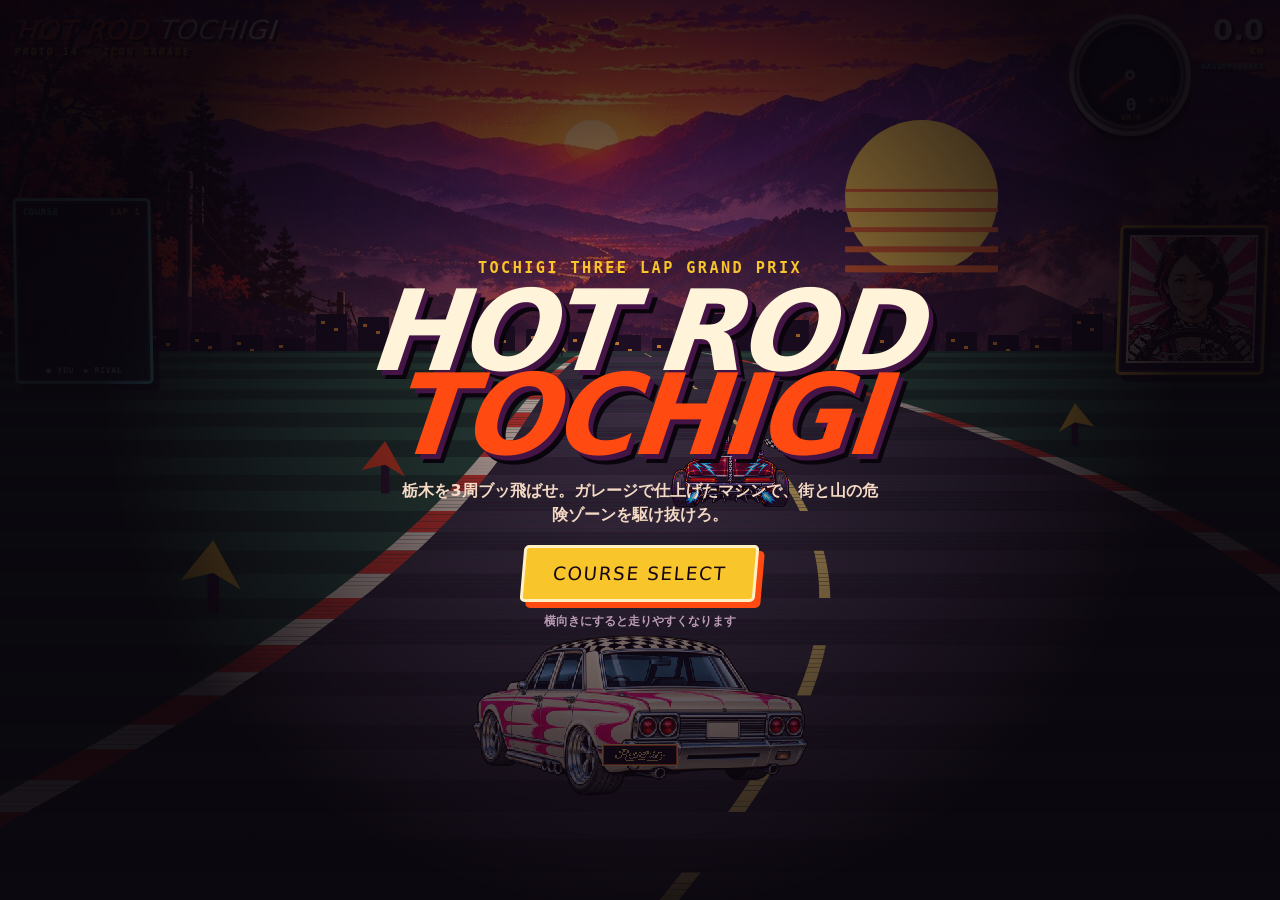
==== commit eb998c93: "Add files via upload" ====
--- a/index.html
+++ b/index.html
@@ -18,7 +18,7 @@
     <canvas id="game" aria-label="HOT ROD TOCHIGI ゲーム画面"></canvas>
 
     <header class="hud" aria-live="polite">
-      <div class="brand"><span>HOT ROD</span> TOCHIGI <small>PROTO 13 · CAREER RIOT</small></div>
+      <div class="brand"><span>HOT ROD</span> TOCHIGI <small>PROTO 14 · ICON GARAGE</small></div>
       <div class="meters">
         <div class="speedometer" aria-label="スピードメーター">
           <span class="speedometer-ticks"></span><i id="speed-needle"></i><b></b>
@@ -43,7 +43,38 @@
       <small>● YOU　◆ RIVAL</small>
     </aside>
 
-    <button id="item-slot" class="item-slot empty" type="button" aria-label="入手したアイテムを使う"><small>ITEM</small><strong>?</strong><span>EMPTY</span></button>
+    <button id="item-slot" class="item-slot empty" data-item="empty" type="button" aria-label="アイテム未所持">
+      <span class="item-bezel" aria-hidden="true">
+        <svg class="item-art" viewBox="0 0 100 100">
+          <g class="item-icon icon-empty">
+            <circle class="metal-dark" cx="50" cy="50" r="29"/><circle class="metal-light" cx="50" cy="50" r="18"/>
+            <path class="ink-line" d="M50 22v56M22 50h56M30 30l40 40M70 30 30 70"/>
+            <circle class="hot-pink" cx="50" cy="50" r="7"/>
+          </g>
+          <g class="item-icon icon-turbo">
+            <path class="cream-fill ink-stroke" d="M37 22h26l5 9-5 48H37l-5-48Z"/>
+            <path class="metal-light ink-stroke" d="M41 14h18v10H41z"/><path class="hot-pink ink-stroke" d="M38 43h25v21H38z"/>
+            <path class="cream-line" d="m45 59 5-12 5 12 4-8"/>
+            <path class="orange-fill ink-stroke" d="M33 67c-13 5-18 14-14 23 7-7 13-7 19-11m29-12c13 5 18 14 14 23-7-7-13-7-19-11"/>
+            <path class="yellow-fill ink-stroke" d="M43 79 50 94l7-15Z"/>
+          </g>
+          <g class="item-icon icon-shield">
+            <path class="metal-light ink-stroke" d="M50 13 78 25v22c0 19-12 32-28 41-16-9-28-22-28-41V25Z"/>
+            <path class="hot-pink ink-stroke" d="M50 24 67 32v15c0 12-7 21-17 28-10-7-17-16-17-28V32Z"/>
+            <path class="yellow-line" d="M50 28v42M34 43h32"/>
+            <path class="cream-fill ink-stroke" d="m16 24 10-7 13 21-9 6Zm68 0-10-7-13 21 9 6Z"/>
+            <circle class="orange-fill ink-stroke" cx="22" cy="18" r="5"/><circle class="orange-fill ink-stroke" cx="78" cy="18" r="5"/>
+          </g>
+          <g class="item-icon icon-shock">
+            <path class="cream-fill ink-stroke" d="M43 14h18l-3 29H46Z"/><path class="metal-light ink-stroke" d="M39 24h26M40 32h24M42 40h20"/>
+            <path class="hot-pink ink-stroke" d="m45 43 13 2-4 13-12-2Z"/><path class="metal-light ink-stroke" d="m43 56 10 2-3 14-10-2Z"/>
+            <path class="yellow-fill ink-stroke" d="m28 13-12 24h13L19 60l29-34H35l9-13Z"/>
+            <path class="orange-fill ink-stroke" d="m68 43 16-9-5 15 10 2-20 20 4-15-10-2Z"/>
+            <circle class="cream-fill ink-stroke" cx="45" cy="80" r="5"/>
+          </g>
+        </svg>
+      </span>
+    </button>
     <div id="reaction-pop" class="reaction-pop" aria-live="assertive"><span>WOW!</span></div>
     <div id="countdown" class="countdown" aria-live="assertive"></div>
     <div id="lap-banner" class="lap-banner" aria-live="assertive"></div>
--- a/style.css
+++ b/style.css
@@ -60,10 +60,25 @@
 @keyframes portrait-hit { 0%,100% { transform: translate(0,0) skew(-2deg) scale(1.06); } 35% { transform: translate(-8px,3px) skew(-5deg) scale(1.09); } 70% { transform: translate(7px,-2px) skew(2deg) scale(1.09); } }
 @keyframes portrait-flash { 0% { opacity: .65; } 100% { opacity: 0; } }
 
-.item-slot { position:absolute; z-index:4; right:max(14px,env(safe-area-inset-right)); top:calc(25% + clamp(110px,16vw,165px)); width:clamp(92px,14vw,148px); min-height:58px; border:3px solid #ff3ec8; color:#fff; background:linear-gradient(145deg,#220b29,#680d5c); box-shadow:5px 5px 0 rgba(0,0,0,.55); transform:skew(-3deg); cursor:pointer; }
-.item-slot small,.item-slot span { display:block; font:800 .48rem/1 ui-monospace,monospace; letter-spacing:.12em; color:#65e2dc; }
-.item-slot strong { display:block; color:#fff225; font-size:1.35rem; line-height:1; text-shadow:2px 2px #000; }
-.item-slot.empty { filter:grayscale(.7); opacity:.72; }
+.item-slot { position:absolute; z-index:7; left:50%; top:max(54px,calc(env(safe-area-inset-top) + 50px)); width:clamp(78px,10vw,108px); aspect-ratio:1; padding:7px; border:4px solid #d7d1c4; border-radius:18px 18px 26px 26px; color:#fff; background:repeating-conic-gradient(from 45deg,#151019 0 25%,#eee3cc 0 50%) 50%/16px 16px; box-shadow:inset 0 0 0 3px #28222a,inset 0 0 0 6px #f8c52b,0 7px 0 #080408,0 0 18px rgba(255,62,200,.45); transform:translateX(-50%) rotate(-2deg); cursor:pointer; overflow:visible; }
+.item-slot::before,.item-slot::after { content:""; position:absolute; z-index:-1; top:24%; width:24px; height:48%; border:3px solid #1a1119; background:linear-gradient(#ff4b12 0 18%,#f8c52b 18% 35%,#ff3ec8 35% 52%,#65e2dc 52% 69%,#fff0d4 69%); }
+.item-slot::before { right:96%; clip-path:polygon(100% 0,0 25%,65% 50%,0 75%,100% 100%); }
+.item-slot::after { left:96%; clip-path:polygon(0 0,100% 25%,35% 50%,100% 75%,0 100%); }
+.item-bezel { display:grid; place-items:center; width:100%; height:100%; overflow:hidden; border:3px solid #10080e; border-radius:12px 12px 20px 20px; background:radial-gradient(circle at 42% 34%,#5e2355 0 12%,#23111f 54%,#080508 100%); box-shadow:inset 0 0 0 3px #ff3ec8,inset 0 0 16px #000; }
+.item-art { width:91%; height:91%; overflow:visible; filter:drop-shadow(3px 4px 0 #080408); }
+.item-icon { display:none; }
+.item-slot[data-item="empty"] .icon-empty,.item-slot[data-item="turbo"] .icon-turbo,.item-slot[data-item="shield"] .icon-shield,.item-slot[data-item="shock"] .icon-shock { display:block; }
+.ink-stroke { stroke:#130911; stroke-width:5; stroke-linejoin:round; stroke-linecap:round; }
+.ink-line { fill:none; stroke:#130911; stroke-width:6; stroke-linecap:round; }
+.cream-line,.yellow-line { fill:none; stroke-width:5; stroke-linecap:round; stroke-linejoin:round; }
+.cream-line { stroke:#fff0d4; }.yellow-line { stroke:#fff225; }
+.metal-dark { fill:#211821; stroke:#080408; stroke-width:5; }.metal-light { fill:#c9c4b9; }.cream-fill { fill:#fff0d4; }.hot-pink { fill:#ff1673; }.orange-fill { fill:#ff4b12; }.yellow-fill { fill:#fff225; }
+.item-slot.empty { filter:grayscale(.72) brightness(.72); opacity:.72; }
+.item-slot.rolling { animation:item-roulette .14s steps(2,end) infinite; filter:saturate(1.5) brightness(1.25); }
+.item-slot.loaded { animation:item-loaded .42s cubic-bezier(.15,1.4,.35,1); }
+.item-slot:active { transform:translate(-50%,5px) rotate(2deg) scale(.95); box-shadow:inset 0 0 0 3px #28222a,inset 0 0 0 6px #f8c52b,0 2px 0 #080408; }
+@keyframes item-roulette { 50% { transform:translateX(-50%) rotate(5deg) scale(1.08); box-shadow:inset 0 0 0 3px #28222a,inset 0 0 0 6px #65e2dc,0 7px 0 #080408,0 0 28px #fff225; } }
+@keyframes item-loaded { 0% { transform:translateX(-50%) scale(.45) rotate(-18deg); } 70% { transform:translateX(-50%) scale(1.18) rotate(5deg); } 100% { transform:translateX(-50%) scale(1) rotate(-2deg); } }
 #game-shell:not(.running) .item-slot { opacity:0; visibility:hidden; }
 
 .reaction-pop { position:absolute; z-index:8; right:calc(max(14px,env(safe-area-inset-right)) + clamp(86px,12vw,125px)); top:22%; width:clamp(125px,20vw,230px); aspect-ratio:1.7; display:grid; place-items:center; opacity:0; pointer-events:none; transform:scale(.15) rotate(-8deg); transform-origin:right center; }
@@ -258,7 +273,7 @@
   .course-choice { min-height:205px; }
   .course-choice img { min-height:205px; }
   .driver-card { top: 21%; width: 86px; padding: 5px; }
-  .item-slot { top:calc(21% + 92px); width:86px; }
+  .item-slot { top:max(48px,calc(env(safe-area-inset-top) + 45px)); width:74px; padding:5px; }
   .course-map { top: 18%; width: 82px; padding: 4px; }
   .signature-button { width:86px; min-height:76px; bottom:8px; }
   .signature-button svg { width:34px; height:23px; }
@@ -267,7 +282,7 @@
 
 @media (orientation: portrait) {
   .driver-card { top: 18%; width: 92px; }
-  .item-slot { top:calc(18% + 102px); width:92px; }
+  .item-slot { top:max(56px,calc(env(safe-area-inset-top) + 52px)); width:84px; }
   .course-map { top: 18%; width: 88px; }
   .start-panel { justify-content: flex-start; overflow-y: auto; }
   .intro-view { min-height: 100%; }
